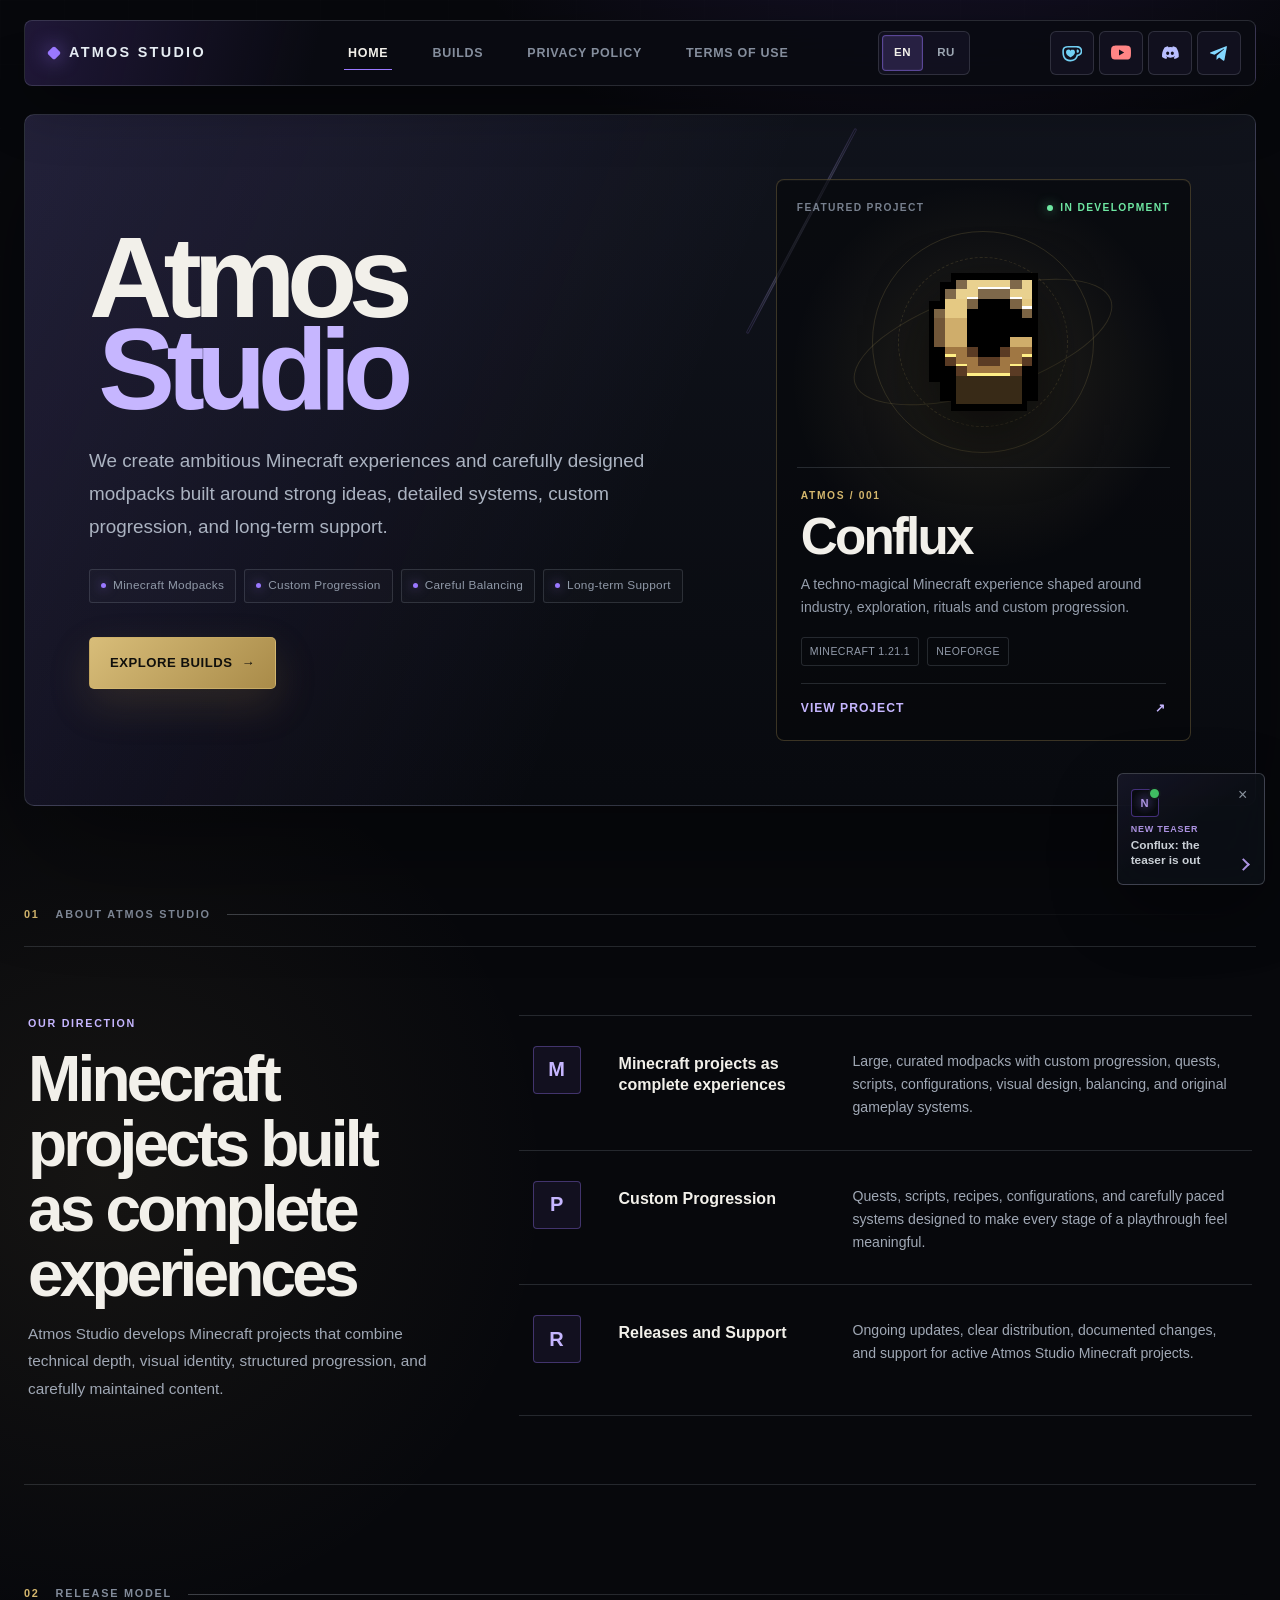
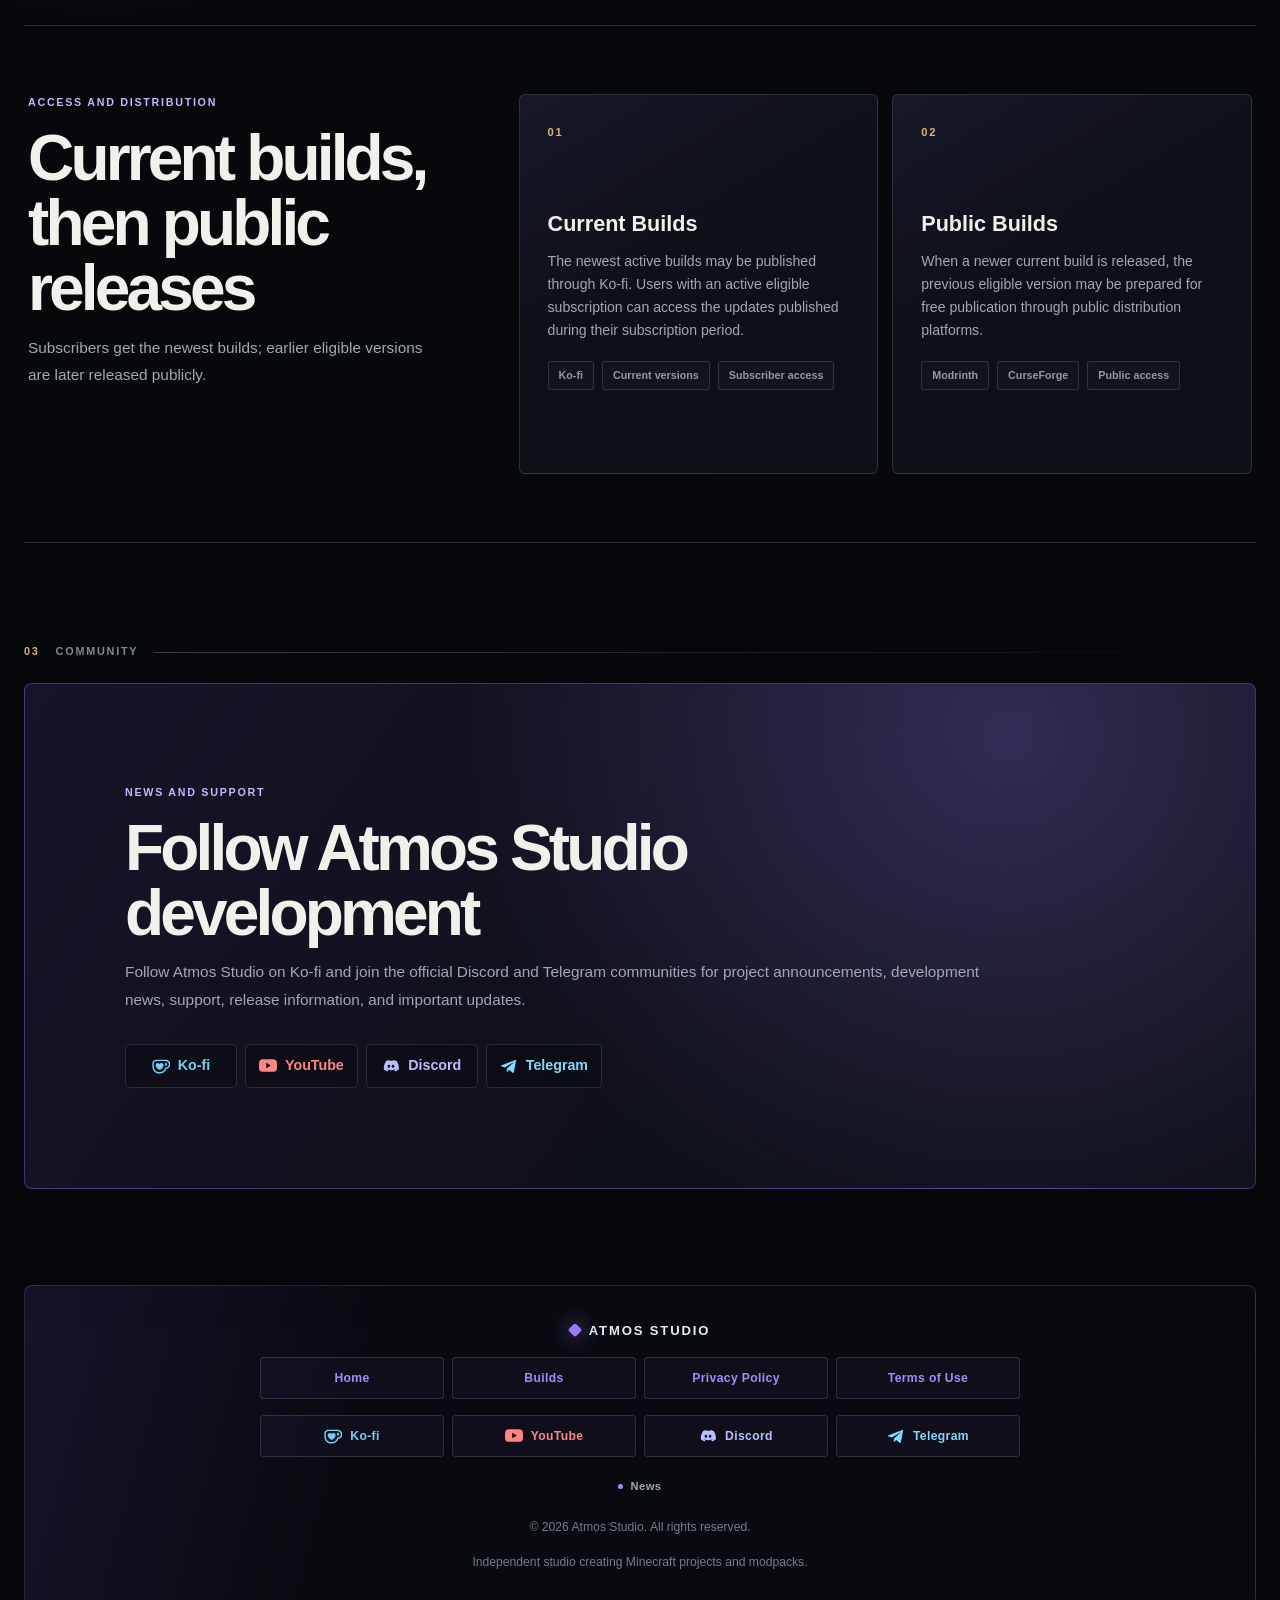
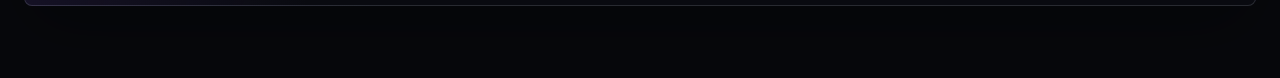
==== index.html @ ca03e77c "Refresh the compact news widget assets in index.html" ====
<html lang="en" data-language="en">
<head>
    <meta charset="UTF-8">

    <meta
        name="viewport"
        content="width=device-width, initial-scale=1.0"
    >

    <meta
        name="description"
        content="Atmos Studio creates ambitious Minecraft modpacks with custom progression, quests, balancing, and long-term support."
    >

    <meta name="theme-color" content="#0d1117">

    <title>Atmos Studio</title>

    <style>
        :root {
            color-scheme: dark;

            --background: #0d1117;
            --surface: #161b22;
            --surface-secondary: #1d2430;
            --surface-highlight: #232b38;

            --border: #30363d;

            --text: #e6edf3;
            --muted: #9da7b3;

            --accent: #8b5cf6;
            --accent-secondary: #a78bfa;
            --accent-bright: #c4a7ff;

            --success: #3fb950;
            --warning: #d29922;

            --shadow:
                0 18px 45px rgba(0, 0, 0, 0.25);

            --shadow-large:
                0 26px 70px rgba(0, 0, 0, 0.35);
        }

        * {
            box-sizing: border-box;
        }

        html {
            scroll-behavior: smooth;
            scroll-padding-top: 110px;
        }

        body {
            margin: 0;

            background:
                radial-gradient(
                    circle at 8% 0%,
                    rgba(139, 92, 246, 0.18),
                    transparent 34rem
                ),
                radial-gradient(
                    circle at 92% 18%,
                    rgba(91, 70, 180, 0.08),
                    transparent 30rem
                ),
                var(--background);

            color: var(--text);

            font-family:
                Inter,
                -apple-system,
                BlinkMacSystemFont,
                "Segoe UI",
                Roboto,
                Helvetica,
                Arial,
                sans-serif;

            font-size: 16px;
            line-height: 1.7;
        }

        body::before {
            content: "";

            position: fixed;
            inset: 0;
            z-index: -1;

            pointer-events: none;

            background-image:
                linear-gradient(
                    rgba(255, 255, 255, 0.012) 1px,
                    transparent 1px
                ),
                linear-gradient(
                    90deg,
                    rgba(255, 255, 255, 0.012) 1px,
                    transparent 1px
                );

            background-size: 48px 48px;

            mask-image:
                linear-gradient(
                    to bottom,
                    rgba(0, 0, 0, 0.75),
                    transparent 72%
                );
        }

        a {
            color: var(--accent-secondary);
            text-decoration: none;
        }

        a:hover {
            text-decoration: none;
        }

        .page {
            width: min(1120px, calc(100% - 32px));
            margin: 0 auto;
            padding: 24px 0 80px;
        }

        /* ========================================================= */
        /* TOP NAVIGATION                                            */
        /* ========================================================= */

        .site-header {
            position: sticky;
            top: 12px;
            z-index: 100;

            display: grid;
            grid-template-columns: auto 1fr auto;
            align-items: center;
            gap: 16px;

            margin-bottom: 22px;
            padding: 12px;

            border: 1px solid var(--border);
            border-radius: 18px;

            background: rgba(22, 27, 34, 0.92);

            box-shadow:
                0 14px 35px rgba(0, 0, 0, 0.25),
                inset 0 1px 0 rgba(255, 255, 255, 0.025);

            backdrop-filter: blur(16px);
            -webkit-backdrop-filter: blur(16px);
        }

        .studio-brand {
            display: inline-flex;
            align-items: center;
            gap: 10px;

            min-height: 44px;
            padding: 0 12px;

            color: var(--text);

            font-size: 0.95rem;
            font-weight: 800;
            letter-spacing: 0.035em;
            text-transform: uppercase;
            white-space: nowrap;
        }

        .studio-brand:hover {
            color: var(--accent-secondary);
        }

        .brand-mark {
            width: 13px;
            height: 13px;
            flex: 0 0 auto;

            border-radius: 4px;

            background:
                linear-gradient(
                    135deg,
                    var(--accent-secondary),
                    var(--accent)
                );

            box-shadow:
                0 0 18px rgba(139, 92, 246, 0.8);
        }

        .page-navigation {
            display: flex;
            justify-content: center;
            gap: 6px;

            padding: 5px;

            border: 1px solid var(--border);
            border-radius: 13px;

            background: rgba(13, 17, 23, 0.58);
        }

        .navigation-tab {
            display: inline-flex;
            align-items: center;
            justify-content: center;

            min-height: 40px;
            padding: 7px 14px;

            border: 1px solid transparent;
            border-radius: 9px;

            color: var(--muted);

            font-size: 0.9rem;
            font-weight: 750;
            white-space: nowrap;

            transition:
                background 160ms ease,
                border-color 160ms ease,
                color 160ms ease,
                transform 160ms ease;
        }

        .navigation-tab:hover {
            color: var(--text);
            background: var(--surface-secondary);
            transform: translateY(-1px);
        }

        .navigation-tab.active {
            border-color: rgba(139, 92, 246, 0.68);

            background:
                linear-gradient(
                    135deg,
                    rgba(139, 92, 246, 0.25),
                    rgba(139, 92, 246, 0.12)
                );

            color: var(--accent-bright);

            box-shadow:
                inset 0 0 0 1px rgba(167, 139, 250, 0.08),
                0 6px 20px rgba(88, 55, 160, 0.18);
        }

        .social-navigation {
            display: flex;
            align-items: center;
            gap: 8px;
        }

        .social-button {
            display: inline-flex;
            align-items: center;
            justify-content: center;
            gap: 8px;

            min-height: 44px;
            padding: 8px 13px;

            border: 1px solid var(--border);
            border-radius: 11px;

            background: var(--surface-secondary);
            color: var(--text);

            font-size: 0.89rem;
            font-weight: 750;
            white-space: nowrap;

            transition:
                transform 160ms ease,
                border-color 160ms ease,
                background 160ms ease,
                box-shadow 160ms ease;
        }

        .social-button svg {
            width: 18px;
            height: 18px;
            flex: 0 0 auto;
            fill: currentColor;
        }

        .social-button:hover {
            transform: translateY(-1px);
        }

        .social-button.discord {
            color: #b9bfff;
        }

        .social-button.discord:hover {
            border-color: rgba(88, 101, 242, 0.75);
            background: rgba(88, 101, 242, 0.14);

            box-shadow:
                0 8px 22px rgba(88, 101, 242, 0.15);
        }

        .social-button.telegram {
            color: #83d8ff;
        }

        .social-button.telegram:hover {
            border-color: rgba(34, 158, 217, 0.75);
            background: rgba(34, 158, 217, 0.13);

            box-shadow:
                0 8px 22px rgba(34, 158, 217, 0.14);
        }

        /* ========================================================= */
        /* LANGUAGE NAVIGATION                                       */
        /* ========================================================= */

        .language-panel {
            display: flex;
            align-items: center;
            justify-content: space-between;
            gap: 22px;

            margin-bottom: 24px;
            padding: 18px;

            border: 1px solid var(--border);
            border-radius: 16px;

            background: var(--surface);
        }

        .language-label {
            display: flex;
            flex-direction: column;
            gap: 2px;
        }

        .language-label strong {
            font-size: 0.98rem;
        }

        .language-label span {
            color: var(--muted);
            font-size: 0.88rem;
        }

        .language-actions {
            display: flex;
            flex-wrap: wrap;
            gap: 10px;
        }

        .language-button {
            display: inline-flex;
            align-items: center;
            justify-content: center;

            min-width: 140px;
            min-height: 42px;
            padding: 8px 18px;

            border: 1px solid var(--border);
            border-radius: 10px;

            background: var(--surface-secondary);
            color: var(--accent-secondary);

            font-weight: 750;

            transition:
                transform 160ms ease,
                border-color 160ms ease,
                background 160ms ease;
        }

        .language-button:hover {
            transform: translateY(-1px);

            border-color: rgba(139, 92, 246, 0.58);
            background: rgba(139, 92, 246, 0.12);
        }

        /* ========================================================= */
        /* LANGUAGE DIVIDERS                                         */
        /* ========================================================= */

        .language-divider {
            display: grid;
            grid-template-columns: 1fr auto 1fr;
            align-items: center;
            gap: 18px;

            margin: 58px 0 36px;

            color: #b8c2d1;

            font-size: 0.93rem;
            font-weight: 850;
            letter-spacing: 0.075em;
            text-transform: uppercase;
        }

        .language-divider::before,
        .language-divider::after {
            content: "";
            height: 1px;

            background:
                linear-gradient(
                    90deg,
                    transparent,
                    var(--border)
                );
        }

        .language-divider::after {
            background:
                linear-gradient(
                    90deg,
                    var(--border),
                    transparent
                );
        }

        .language-divider span {
            display: inline-flex;
            align-items: center;
            justify-content: center;

            min-height: 34px;
            padding: 5px 14px;

            border: 1px solid var(--border);
            border-radius: 999px;

            background: var(--surface);
        }

        .language-version {
            scroll-margin-top: 110px;
        }

        /* ========================================================= */
        /* HERO                                                      */
        /* ========================================================= */

        .hero {
            position: relative;
            overflow: hidden;

            min-height: 500px;

            display: flex;
            align-items: center;

            padding: 66px 58px;

            border: 1px solid var(--border);
            border-radius: 26px;

            background:
                linear-gradient(
                    135deg,
                    rgba(139, 92, 246, 0.2),
                    rgba(22, 27, 34, 0.97) 58%,
                    rgba(18, 23, 31, 0.98)
                );

            box-shadow: var(--shadow-large);
        }

        .hero::before {
            content: "";

            position: absolute;

            width: 430px;
            height: 430px;

            right: -135px;
            top: -165px;

            border-radius: 50%;

            background:
                radial-gradient(
                    circle,
                    rgba(139, 92, 246, 0.25),
                    transparent 68%
                );

            pointer-events: none;
        }

        .hero::after {
            content: "";

            position: absolute;

            width: 230px;
            height: 230px;

            right: 80px;
            bottom: -130px;

            border: 1px solid rgba(167, 139, 250, 0.16);
            border-radius: 42px;

            transform: rotate(28deg);

            background: rgba(139, 92, 246, 0.035);

            pointer-events: none;
        }

        .hero-content {
            position: relative;
            z-index: 1;

            width: min(820px, 100%);
        }

        .hero-brand {
            display: inline-flex;
            align-items: center;
            gap: 10px;

            margin-bottom: 22px;

            color: var(--accent-secondary);

            font-weight: 800;
            letter-spacing: 0.045em;
            text-transform: uppercase;
        }

        h1 {
            max-width: 900px;
            margin: 0 0 22px;

            font-size: clamp(3rem, 8vw, 6.1rem);
            line-height: 0.98;
            letter-spacing: -0.06em;
        }

        .hero-title-accent {
            color: var(--accent-secondary);
        }

        .hero-description {
            max-width: 760px;
            margin: 0;

            color: #b4bdca;

            font-size: clamp(1.02rem, 2.3vw, 1.22rem);
            line-height: 1.75;
        }

        .metadata {
            display: flex;
            flex-wrap: wrap;
            gap: 10px;

            margin-top: 32px;
        }

        .badge {
            display: inline-flex;
            align-items: center;
            gap: 7px;

            min-height: 36px;
            padding: 6px 13px;

            border: 1px solid var(--border);
            border-radius: 999px;

            background: rgba(13, 17, 23, 0.58);
            color: var(--muted);

            font-size: 0.9rem;
        }

        .badge-dot {
            width: 7px;
            height: 7px;

            border-radius: 50%;

            background: var(--accent);

            box-shadow:
                0 0 10px rgba(139, 92, 246, 0.8);
        }

        .hero-actions {
            display: flex;
            flex-wrap: wrap;
            gap: 12px;

            margin-top: 34px;
        }

        .primary-button,
        .secondary-button {
            display: inline-flex;
            align-items: center;
            justify-content: center;
            gap: 9px;

            min-height: 48px;
            padding: 10px 20px;

            border-radius: 11px;

            font-weight: 780;

            transition:
                transform 160ms ease,
                border-color 160ms ease,
                background 160ms ease,
                box-shadow 160ms ease;
        }

        .primary-button {
            border: 1px solid rgba(167, 139, 250, 0.75);

            background:
                linear-gradient(
                    135deg,
                    rgba(139, 92, 246, 0.9),
                    rgba(112, 70, 205, 0.9)
                );

            color: #ffffff;

            box-shadow:
                0 10px 26px rgba(93, 54, 170, 0.3);
        }

        .primary-button:hover {
            transform: translateY(-2px);

            box-shadow:
                0 14px 32px rgba(93, 54, 170, 0.4);
        }

        .secondary-button {
            border: 1px solid var(--border);

            background: rgba(29, 36, 48, 0.85);
            color: var(--accent-secondary);
        }

        .secondary-button:hover {
            transform: translateY(-2px);

            border-color: rgba(139, 92, 246, 0.6);
            background: rgba(139, 92, 246, 0.12);
        }

        /* ========================================================= */
        /* CONTENT SECTIONS                                          */
        /* ========================================================= */

        .section-divider {
            display: grid;
            grid-template-columns: 1fr auto 1fr;
            align-items: center;
            gap: 18px;

            margin: 64px 0 34px;

            color: #b8c2d1;

            font-size: 0.91rem;
            font-weight: 850;
            letter-spacing: 0.075em;
            text-transform: uppercase;
        }

        .section-divider::before,
        .section-divider::after {
            content: "";
            height: 1px;

            background:
                linear-gradient(
                    90deg,
                    transparent,
                    var(--border)
                );
        }

        .section-divider::after {
            background:
                linear-gradient(
                    90deg,
                    var(--border),
                    transparent
                );
        }

        .section-divider span {
            display: inline-flex;
            align-items: center;
            justify-content: center;

            min-height: 34px;
            padding: 5px 14px;

            border: 1px solid var(--border);
            border-radius: 999px;

            background: var(--surface);
        }

        .content-section {
            padding: 42px;

            border: 1px solid var(--border);
            border-radius: 22px;

            background: rgba(22, 27, 34, 0.92);

            box-shadow: var(--shadow);
        }

        .section-heading {
            max-width: 800px;
            margin-bottom: 28px;
        }

        .section-kicker {
            margin: 0 0 7px;

            color: var(--accent-secondary);

            font-size: 0.83rem;
            font-weight: 800;
            letter-spacing: 0.075em;
            text-transform: uppercase;
        }

        h2 {
            margin: 0 0 12px;

            font-size: clamp(2rem, 5vw, 3.25rem);
            line-height: 1.12;
            letter-spacing: -0.035em;
        }

        h3 {
            margin: 0 0 10px;

            font-size: 1.25rem;
            line-height: 1.3;
        }

        p {
            margin: 12px 0;
        }

        .section-description {
            margin: 0;

            color: var(--muted);
            font-size: 1.02rem;
        }

        /* ========================================================= */
        /* PRODUCT CARDS                                             */
        /* ========================================================= */

        .product-grid {
            display: grid;
            grid-template-columns:
                repeat(3, minmax(0, 1fr));
            gap: 14px;
        }

        .product-card {
            min-height: 245px;
            padding: 24px;

            border: 1px solid var(--border);
            border-radius: 17px;

            background:
                linear-gradient(
                    145deg,
                    rgba(35, 43, 56, 0.92),
                    rgba(24, 30, 40, 0.92)
                );

            transition:
                transform 180ms ease,
                border-color 180ms ease,
                background 180ms ease;
        }

        .product-card:hover {
            transform: translateY(-4px);

            border-color: rgba(139, 92, 246, 0.52);

            background:
                linear-gradient(
                    145deg,
                    rgba(50, 42, 76, 0.75),
                    rgba(24, 30, 40, 0.94)
                );
        }

        .product-icon {
            display: inline-flex;
            align-items: center;
            justify-content: center;

            width: 46px;
            height: 46px;

            margin-bottom: 22px;

            border: 1px solid rgba(139, 92, 246, 0.5);
            border-radius: 13px;

            background: rgba(139, 92, 246, 0.13);
            color: var(--accent-secondary);

            font-size: 1.25rem;
            font-weight: 850;
        }

        .product-card p {
            color: var(--muted);
            font-size: 0.95rem;
        }

        /* ========================================================= */
        /* RELEASE MODEL                                             */
        /* ========================================================= */

        .release-grid {
            display: grid;
            grid-template-columns: 1fr 1fr;
            gap: 14px;
        }

        .release-card {
            padding: 26px;

            border: 1px solid var(--border);
            border-radius: 17px;

            background: var(--surface-secondary);
        }

        .release-number {
            display: inline-flex;
            align-items: center;
            justify-content: center;

            width: 38px;
            height: 38px;

            margin-bottom: 17px;

            border: 1px solid rgba(139, 92, 246, 0.5);
            border-radius: 11px;

            background: rgba(139, 92, 246, 0.13);
            color: var(--accent-secondary);

            font-weight: 850;
        }

        .release-card p {
            color: var(--muted);
        }

        .platform-list {
            display: flex;
            flex-wrap: wrap;
            gap: 8px;

            margin-top: 18px;
        }

        .platform-label {
            display: inline-flex;
            align-items: center;

            padding: 5px 10px;

            border: 1px solid var(--border);
            border-radius: 999px;

            background: rgba(13, 17, 23, 0.4);
            color: #b9c2ce;

            font-size: 0.83rem;
            font-weight: 680;
        }

        /* ========================================================= */
        /* CONTACT                                                   */
        /* ========================================================= */

        .cta-section {
            position: relative;
            overflow: hidden;

            padding: 46px;

            border: 1px solid rgba(139, 92, 246, 0.48);
            border-radius: 22px;

            background:
                linear-gradient(
                    135deg,
                    rgba(139, 92, 246, 0.22),
                    rgba(22, 27, 34, 0.95)
                );

            box-shadow: var(--shadow);
        }

        .cta-section::after {
            content: "";

            position: absolute;

            width: 250px;
            height: 250px;

            right: -90px;
            bottom: -135px;

            border-radius: 50%;

            background:
                radial-gradient(
                    circle,
                    rgba(139, 92, 246, 0.25),
                    transparent 67%
                );

            pointer-events: none;
        }

        .cta-content {
            position: relative;
            z-index: 1;

            max-width: 760px;
        }

        .cta-actions {
            display: flex;
            flex-wrap: wrap;
            gap: 12px;

            margin-top: 28px;
        }

        /* ========================================================= */
        /* FOOTER                                                    */
        /* ========================================================= */

        footer {
            margin-top: 42px;
            padding: 26px;

            border: 1px solid var(--border);
            border-radius: 17px;

            background: var(--surface);
            color: var(--muted);

            text-align: center;
        }

        .footer-brand {
            display: inline-flex;
            align-items: center;
            gap: 9px;

            margin-bottom: 15px;

            color: var(--text);

            font-weight: 800;
            letter-spacing: 0.035em;
            text-transform: uppercase;
        }

        .footer-navigation,
        .footer-socials {
            display: flex;
            flex-wrap: wrap;
            justify-content: center;
            gap: 10px;

            margin-bottom: 14px;
        }

        .footer-navigation a {
            display: inline-flex;
            align-items: center;
            justify-content: center;

            min-height: 38px;
            padding: 6px 13px;

            border: 1px solid var(--border);
            border-radius: 9px;

            background: var(--surface-secondary);
            color: var(--accent-secondary);

            font-size: 0.89rem;
            font-weight: 700;
        }

        .footer-navigation a:hover {
            border-color: rgba(139, 92, 246, 0.55);
            background: rgba(139, 92, 246, 0.1);
        }

        footer p {
            margin: 5px 0;
            font-size: 0.9rem;
        }

        /* ========================================================= */
        /* RESPONSIVE                                                */
        /* ========================================================= */

        @media (max-width: 1080px) {
            .site-header {
                position: static;
                grid-template-columns: 1fr;
            }

            .studio-brand {
                justify-content: center;
            }

            .page-navigation {
                width: 100%;
                flex-wrap: wrap;
            }

            .navigation-tab {
                flex: 1 1 150px;
            }

            .social-navigation {
                width: 100%;
            }

            .social-button {
                flex: 1;
            }

            .product-grid {
                grid-template-columns: 1fr;
            }
        }

        @media (max-width: 760px) {
            .page {
                width: min(100% - 20px, 1120px);
                padding-top: 10px;
            }

            .language-panel {
                align-items: stretch;
                flex-direction: column;
            }

            .language-actions {
                flex-direction: column;
            }

            .language-button {
                width: 100%;
            }

            .language-divider,
            .section-divider {
                gap: 10px;
                margin: 44px 0 28px;
                font-size: 0.79rem;
            }

            .hero {
                min-height: auto;
                padding: 38px 24px;
                border-radius: 19px;
            }

            h1 {
                font-size: clamp(2.7rem, 15vw, 4.6rem);
            }

            .content-section,
            .cta-section {
                padding: 27px 21px;
                border-radius: 18px;
            }

            .release-grid {
                grid-template-columns: 1fr;
            }

            .hero-actions {
                flex-direction: column;
            }

            .primary-button,
            .secondary-button {
                width: 100%;
            }

            .cta-actions {
                flex-direction: column;
            }

            .cta-actions .social-button {
                width: 100%;
            }

            .footer-navigation,
            .footer-socials {
                flex-direction: column;
            }

            .footer-navigation a,
            .footer-socials a {
                width: 100%;
            }
        }

        @media (max-width: 520px) {
            .page-navigation,
            .social-navigation {
                flex-direction: column;
            }

            .navigation-tab,
            .social-button {
                width: 100%;
                flex: none;
            }

            .metadata {
                flex-direction: column;
                align-items: stretch;
            }

            .badge {
                justify-content: center;
            }
        }
    </style>

    <link rel="stylesheet" href="./language-switcher.css">
    <script src="./language-switcher.js?v=20260811-3"></script>
    <link rel="stylesheet" href="./news-widget.css?v=20260818-3">
    <script src="./news-widget.js?v=20260818-3"></script>
    <link rel="stylesheet" href="./shared-ui.css">
    <link rel="stylesheet" href="./atmos-theme.css?v=20260814-2">
</head>

<body class="atmos-redesign home-page">
    <main class="page">

        <header class="site-header">
            <a
                class="studio-brand"
                href="./index.html"
                aria-label="Atmos Studio home"
            >
                <span class="brand-mark"></span>
                Atmos Studio
            </a>

            <nav
                class="page-navigation"
                aria-label="Main navigation"
            >
                <a
                    class="navigation-tab active"
                    href="./index.html"
                    aria-current="page"
                >
                    Home
                </a>

                <a
                    class="navigation-tab"
                    href="./builds.html"
                >
                    Builds
                </a>

                <a
                    class="navigation-tab"
                    href="./privacy-policy.html"
                >
                    Privacy Policy
                </a>

                <a
                    class="navigation-tab"
                    href="./terms-of-use.html"
                >
                    Terms of Use
                </a>
            </nav>

            <nav
                class="social-navigation"
                aria-label="Atmos Studio communities"
            >
                <a
                    class="social-button discord"
                    href="https://discord.gg/g9G3uHPzWQ"
                    target="_blank"
                    rel="noopener noreferrer"
                >
                    <svg viewBox="0 0 24 24" aria-hidden="true">
                        <path d="M19.54 5.34A16.3 16.3 0 0 0 15.44 4a11.4 11.4 0 0 0-.52 1.07 15.25 15.25 0 0 0-4.84 0A11.4 11.4 0 0 0 9.56 4a16.4 16.4 0 0 0-4.11 1.35C2.85 9.2 2.15 12.95 2.5 16.65a16.7 16.7 0 0 0 5.03 2.55c.41-.55.77-1.14 1.08-1.76a10.7 10.7 0 0 1-1.7-.82c.14-.1.28-.21.41-.32a11.7 11.7 0 0 0 10.36 0l.42.32c-.55.33-1.12.6-1.71.82.31.62.67 1.21 1.08 1.76a16.6 16.6 0 0 0 5.03-2.55c.41-4.29-.7-8-2.96-11.31ZM9.22 14.38c-1 0-1.82-.93-1.82-2.08s.8-2.08 1.82-2.08c1.02 0 1.84.94 1.82 2.08 0 1.15-.8 2.08-1.82 2.08Zm5.56 0c-1 0-1.82-.93-1.82-2.08s.8-2.08 1.82-2.08c1.02 0 1.84.94 1.82 2.08 0 1.15-.8 2.08-1.82 2.08Z"/>
                    </svg>

                    Discord
                </a>

                <a
                    class="social-button telegram"
                    href="https://t.me/atmos_studio"
                    target="_blank"
                    rel="noopener noreferrer"
                >
                    <svg viewBox="0 0 24 24" aria-hidden="true">
                        <path d="M21.7 3.2 18.6 20c-.23 1.19-.85 1.48-1.72.92l-4.72-3.48-2.28 2.19c-.25.25-.46.46-.95.46l.34-4.81 8.76-7.92c.38-.34-.08-.53-.59-.19L6.61 13.99l-4.67-1.46c-1.02-.32-1.04-1.02.21-1.51L20.42 3.98c.85-.31 1.59.19 1.28-.78Z"/>
                    </svg>

                    Telegram
                </a>
            </nav>
        </header>

        <nav
            class="language-panel"
            aria-label="Language navigation"
        >
            <div class="language-label">
                <strong>Language / Язык</strong>

                <span>
                    Jump to the required version of the page
                </span>
            </div>

            <div class="language-actions">
                <a class="language-button" href="#english">
                    English
                </a>

                <a class="language-button" href="#russian">
                    Русский
                </a>
            </div>
        </nav>

        <!-- ===================================================== -->
        <!-- ENGLISH VERSION                                      -->
        <!-- ===================================================== -->

        <div class="language-divider">
            <span>English version</span>
        </div>

        <section
            class="language-version"
            id="english"
            lang="en"
        >
            <section class="hero">
                <div class="hero-content">
                    <h1>
                        Atmos
                        <span class="hero-title-accent">Studio</span>
                    </h1>

                    <p class="hero-description">
                        We create ambitious Minecraft experiences and
                        carefully designed modpacks built around strong ideas,
                        detailed systems, custom progression, and long-term
                        support.
                    </p>

                    <div class="metadata">
                        <span class="badge">
                            <span class="badge-dot"></span>
                            Minecraft Modpacks
                        </span>

                        <span class="badge">
                            <span class="badge-dot"></span>
                            Custom Progression
                        </span>

                        <span class="badge">
                            <span class="badge-dot"></span>
                            Careful Balancing
                        </span>

                        <span class="badge">
                            <span class="badge-dot"></span>
                            Long-term Support
                        </span>
                    </div>

                    <div class="hero-actions">
                        <a
                            class="primary-button"
                            href="./builds.html"
                        >
                            Explore Builds
                            <span aria-hidden="true">→</span>
                        </a>

                    </div>
                </div>

                <aside class="hero-project-preview" aria-label="Featured project Conflux">
                    <div class="hero-project-topline">
                        <span>Featured project</span>
                        <span class="project-status">In development</span>
                    </div>

                    <div class="hero-project-visual">
                        <span class="hero-project-orbit" aria-hidden="true"></span>
                        <img
                            src="./assets/conflux-icon.png"
                            alt="Conflux project icon"
                        >
                    </div>

                    <div class="hero-project-copy">
                        <p class="hero-project-index">ATMOS / 001</p>
                        <h2>Conflux</h2>
                        <p>
                            A techno-magical Minecraft experience shaped around
                            industry, exploration, rituals and custom progression.
                        </p>

                        <div class="hero-project-meta">
                            <span>Minecraft 1.21.1</span>
                            <span>NeoForge</span>
                        </div>

                        <a class="project-link" href="./builds.html">
                            View project <span aria-hidden="true">↗</span>
                        </a>
                    </div>
                </aside>
            </section>

            <div class="section-divider">
                <span>About Atmos Studio</span>
            </div>

            <section class="content-section">
                <div class="section-heading">
                    <p class="section-kicker">
                        Our direction
                    </p>

                    <h2>
                        Minecraft projects built as complete experiences
                    </h2>

                    <p class="section-description">
                        Atmos Studio develops Minecraft projects that combine
                        technical depth, visual identity, structured
                        progression, and carefully maintained content.
                    </p>
                </div>

                <div class="product-grid">
                    <article class="product-card">
                        <div class="product-icon">
                            M
                        </div>

                        <h3>Minecraft projects as complete experiences</h3>

                        <p>
                            Large, curated modpacks with custom progression,
                            quests, scripts, configurations, visual design,
                            balancing, and original gameplay systems.
                        </p>

                    </article>

                    <article class="product-card">
                        <div class="product-icon">
                            P
                        </div>

                        <h3>Custom Progression</h3>

                        <p>
                            Quests, scripts, recipes, configurations, and
                            carefully paced systems designed to make every
                            stage of a playthrough feel meaningful.
                        </p>

                    </article>

                    <article class="product-card">
                        <div class="product-icon">
                            R
                        </div>

                        <h3>Releases and Support</h3>

                        <p>
                            Ongoing updates, clear distribution, documented
                            changes, and support for active Atmos Studio
                            Minecraft projects.
                        </p>

                    </article>
                </div>
            </section>

            <div class="section-divider">
                <span>Release Model</span>
            </div>

            <section class="content-section">
                <div class="section-heading">
                    <p class="section-kicker">
                        Access and distribution
                    </p>

                    <h2>
                        Current builds, then public releases
                    </h2>

                    <p class="section-description">
                        Subscribers get the newest builds; earlier eligible
                        versions are later released publicly.
                    </p>
                </div>

                <div class="release-grid">
                    <article class="release-card">
                        <div class="release-number">
                            01
                        </div>

                        <h3>Current Builds</h3>

                        <p>
                            The newest active builds may be published through
                            Ko-fi. Users with an active eligible subscription
                            can access the updates published during their
                            subscription period.
                        </p>

                        <div class="platform-list">
                            <span class="platform-label">
                                Ko-fi
                            </span>

                            <span class="platform-label">
                                Current versions
                            </span>

                            <span class="platform-label">
                                Subscriber access
                            </span>
                        </div>
                    </article>

                    <article class="release-card">
                        <div class="release-number">
                            02
                        </div>

                        <h3>Public Builds</h3>

                        <p>
                            When a newer current build is released, the
                            previous eligible version may be prepared for
                            free publication through public distribution
                            platforms.
                        </p>

                        <div class="platform-list">
                            <span class="platform-label">
                                Modrinth
                            </span>

                            <span class="platform-label">
                                CurseForge
                            </span>

                            <span class="platform-label">
                                Public access
                            </span>
                        </div>
                    </article>
                </div>
            </section>

            <div class="section-divider">
                <span>Community</span>
            </div>

            <section class="cta-section">
                <div class="cta-content">
                    <p class="section-kicker">
                        News and support
                    </p>

                    <h2>
                        Follow Atmos Studio development
                    </h2>

                    <p class="section-description">
                        Follow Atmos Studio on Ko-fi and join the official
                        Discord and Telegram communities for project
                        announcements, development news, support, release
                        information, and important updates.
                    </p>

                    <div class="cta-actions">
                        <a
                            class="social-button kofi"
                            href="https://ko-fi.com/atmos_studio"
                            target="_blank"
                            rel="noopener noreferrer"
                        >
                            Ko-fi
                        </a>

                        <a
                            class="social-button youtube"
                            href="https://www.youtube.com/@AtmosStudioTeam"
                            target="_blank"
                            rel="noopener noreferrer"
                        >
                            YouTube
                        </a>

                        <a
                            class="social-button discord"
                            href="https://discord.gg/g9G3uHPzWQ"
                            target="_blank"
                            rel="noopener noreferrer"
                        >
                            Discord
                        </a>

                        <a
                            class="social-button telegram"
                            href="https://t.me/atmos_studio"
                            target="_blank"
                            rel="noopener noreferrer"
                        >
                            Telegram
                        </a>
                    </div>
                </div>

            </section>

        </section>

        <!-- ===================================================== -->
        <!-- RUSSIAN VERSION                                      -->
        <!-- ===================================================== -->

        <div class="language-divider">
            <span>Русская версия</span>
        </div>

        <section
            class="language-version"
            id="russian"
            lang="ru"
        >
            <section class="hero">
                <div class="hero-content">
                    <h1>
                        Atmos
                        <span class="hero-title-accent">Studio</span>
                    </h1>

                    <p class="hero-description">
                        Мы создаём масштабные проекты для Minecraft
                        и тщательно проработанные сборки, основанные
                        на сильных идеях, подробных системах, собственном
                        развитии и долгосрочной поддержке.
                    </p>

                    <div class="metadata">
                        <span class="badge">
                            <span class="badge-dot"></span>
                            Minecraft-сборки
                        </span>

                        <span class="badge">
                            <span class="badge-dot"></span>
                            Собственное развитие
                        </span>

                        <span class="badge">
                            <span class="badge-dot"></span>
                            Тщательный баланс
                        </span>

                        <span class="badge">
                            <span class="badge-dot"></span>
                            Долгосрочная поддержка
                        </span>
                    </div>

                    <div class="hero-actions">
                        <a
                            class="primary-button"
                            href="./builds.html"
                        >
                            Перейти к сборкам
                            <span aria-hidden="true">→</span>
                        </a>

                    </div>
                </div>

                <aside class="hero-project-preview" aria-label="Главный проект Conflux">
                    <div class="hero-project-topline">
                        <span>Главный проект</span>
                        <span class="project-status">В разработке</span>
                    </div>

                    <div class="hero-project-visual">
                        <span class="hero-project-orbit" aria-hidden="true"></span>
                        <img
                            src="./assets/conflux-icon.png"
                            alt="Иконка проекта Conflux"
                        >
                    </div>

                    <div class="hero-project-copy">
                        <p class="hero-project-index">ATMOS / 001</p>
                        <h2>Conflux</h2>
                        <p>
                            Техно-магическая Minecraft-сборка о промышленности,
                            исследованиях, ритуалах и собственном развитии.
                        </p>

                        <div class="hero-project-meta">
                            <span>Minecraft 1.21.1</span>
                            <span>NeoForge</span>
                        </div>

                        <a class="project-link" href="./builds.html">
                            Открыть проект <span aria-hidden="true">↗</span>
                        </a>
                    </div>
                </aside>
            </section>

            <div class="section-divider">
                <span>Об Atmos Studio</span>
            </div>

            <section class="content-section">
                <div class="section-heading">
                    <p class="section-kicker">
                        Наше направление
                    </p>

                    <h2>
                        Minecraft-проекты как целостные произведения
                    </h2>

                    <p class="section-description">
                        Atmos Studio разрабатывает Minecraft-проекты,
                        объединяющие техническую глубину, собственный
                        визуальный стиль, продуманное развитие
                        и регулярно поддерживаемое содержимое.
                    </p>
                </div>

                <div class="product-grid">
                    <article class="product-card">
                        <div class="product-icon">
                            M
                        </div>

                        <h3>Minecraft-проекты как целостные произведения</h3>

                        <p>
                            Масштабные и тщательно подобранные сборки
                            с собственным развитием, квестами, скриптами,
                            конфигурациями, балансом, оформлением
                            и оригинальными игровыми системами.
                        </p>

                    </article>

                    <article class="product-card">
                        <div class="product-icon">
                            P
                        </div>

                        <h3>Собственное развитие</h3>

                        <p>
                            Квесты, скрипты, рецепты, конфигурации
                            и тщательно выстроенные системы, делающие
                            каждый этап прохождения значимым.
                        </p>

                    </article>

                    <article class="product-card">
                        <div class="product-icon">
                            R
                        </div>

                        <h3>Выпуски и поддержка</h3>

                        <p>
                            Регулярные обновления, понятная публикация,
                            документированные изменения и поддержка
                            активных Minecraft-проектов Atmos Studio.
                        </p>

                    </article>
                </div>
            </section>

            <div class="section-divider">
                <span>Модель публикации</span>
            </div>

            <section class="content-section">
                <div class="section-heading">
                    <p class="section-kicker">
                        Доступ и распространение
                    </p>

                    <h2>
                        Актуальные сборки, затем публичные версии
                    </h2>

                    <p class="section-description">
                        Подписчики получают новые сборки, а предыдущие
                        подходящие версии позже публикуются бесплатно.
                    </p>
                </div>

                <div class="release-grid">
                    <article class="release-card">
                        <div class="release-number">
                            01
                        </div>

                        <h3>Актуальные сборки</h3>

                        <p>
                            Новейшие активные сборки могут публиковаться
                            через Ko-fi. Пользователи с подходящей активной
                            подпиской получают доступ к обновлениям,
                            опубликованным в период её действия.
                        </p>

                        <div class="platform-list">
                            <span class="platform-label">
                                Ko-fi
                            </span>

                            <span class="platform-label">
                                Актуальные версии
                            </span>

                            <span class="platform-label">
                                Доступ подписчиков
                            </span>
                        </div>
                    </article>

                    <article class="release-card">
                        <div class="release-number">
                            02
                        </div>

                        <h3>Публичные сборки</h3>

                        <p>
                            После выпуска новой актуальной сборки
                            предыдущая подходящая версия может быть
                            подготовлена для бесплатной публикации
                            на общедоступных платформах.
                        </p>

                        <div class="platform-list">
                            <span class="platform-label">
                                Modrinth
                            </span>

                            <span class="platform-label">
                                CurseForge
                            </span>

                            <span class="platform-label">
                                Бесплатный доступ
                            </span>
                        </div>
                    </article>
                </div>
            </section>

            <div class="section-divider">
                <span>Сообщество</span>
            </div>

            <section class="cta-section">
                <div class="cta-content">
                    <p class="section-kicker">
                        Новости и поддержка
                    </p>

                    <h2>
                        Следите за разработкой Atmos Studio
                    </h2>

                    <p class="section-description">
                        Подписывайтесь на Ko-fi и присоединяйтесь
                        к официальным сообществам Discord и Telegram,
                        чтобы получать новости разработки, поддержку,
                        сведения о выпусках и важные обновления.
                    </p>

                    <div class="cta-actions">
                        <a
                            class="social-button kofi"
                            href="https://ko-fi.com/atmos_studio"
                            target="_blank"
                            rel="noopener noreferrer"
                        >
                            Ko-fi
                        </a>

                        <a
                            class="social-button youtube"
                            href="https://www.youtube.com/@AtmosStudioTeam"
                            target="_blank"
                            rel="noopener noreferrer"
                        >
                            YouTube
                        </a>

                        <a
                            class="social-button discord"
                            href="https://discord.gg/g9G3uHPzWQ"
                            target="_blank"
                            rel="noopener noreferrer"
                        >
                            Discord
                        </a>

                        <a
                            class="social-button telegram"
                            href="https://t.me/atmos_studio"
                            target="_blank"
                            rel="noopener noreferrer"
                        >
                            Telegram
                        </a>
                    </div>
                </div>
            </section>

        </section>

        <footer>
            <div class="footer-brand">
                <span class="brand-mark"></span>
                Atmos Studio
            </div>

            <div class="footer-navigation">
                <a href="./index.html">
                    Home
                </a>

                <a href="./builds.html">
                    Builds
                </a>

                <a href="./privacy-policy.html">
                    Privacy Policy
                </a>

                <a href="./terms-of-use.html">
                    Terms of Use
                </a>
            </div>

            <div class="footer-socials">
                <a
                    class="social-button discord"
                    href="https://discord.gg/g9G3uHPzWQ"
                    target="_blank"
                    rel="noopener noreferrer"
                >
                    Discord
                </a>

                <a
                    class="social-button telegram"
                    href="https://t.me/atmos_studio"
                    target="_blank"
                    rel="noopener noreferrer"
                >
                    Telegram
                </a>
            </div>

            <p>
                © 2026 Atmos Studio. All rights reserved.
            </p>

            <p>
                Independent studio creating Minecraft projects and modpacks.
            </p>
        </footer>

    </main>
</body>
</html>
---- language-switcher.css ----
.language-panel,
.language-divider {
    display: none !important;
}

.language-switcher {
    display: inline-grid;
    grid-template-columns: repeat(2, minmax(0, 1fr));
    width: 92px;
    flex: 0 0 92px;
    justify-self: center;
    gap: 3px;
    padding: 3px;

    border: 1px solid var(--border);
    border-radius: 11px;

    background: rgba(13, 17, 23, 0.72);
}

.language-switcher .language-button {
    min-width: 0;
    min-height: 36px;
    width: 100%;
    padding: 6px 10px;

    border: 1px solid transparent;
    border-radius: 8px;

    background: transparent;
    color: var(--muted);

    font: inherit;
    font-size: 0.78rem;
    font-weight: 850;
    letter-spacing: 0.045em;
    line-height: 1;

    cursor: pointer;

    transition:
        border-color 160ms ease,
        background 160ms ease,
        color 160ms ease,
        transform 160ms ease;
}

.language-switcher .language-button:hover {
    transform: none;
    border-color: rgba(139, 92, 246, 0.35);
    background: rgba(139, 92, 246, 0.1);
    color: var(--text);
}

.language-switcher .language-button.active {
    border-color: rgba(139, 92, 246, 0.62);
    background:
        linear-gradient(
            135deg,
            rgba(139, 92, 246, 0.28),
            rgba(139, 92, 246, 0.13)
        );
    color: var(--accent-bright);
    box-shadow: inset 0 0 0 1px rgba(167, 139, 250, 0.06);
}

.language-switcher .language-button:focus-visible {
    outline: 2px solid var(--accent-secondary);
    outline-offset: -3px;
}

.page-navigation {
    display: flex;
    align-items: center;
    justify-content: space-between;
    width: 420px;
    max-width: 100%;
    justify-self: center;
}

.page-navigation .navigation-tab {
    min-width: 0;
    width: auto;
    padding-inline: 10px;
    text-align: center;
}

.social-button.kofi {
    color: #72d0f4;
}

.social-button .kofi-icon {
    display: block;
    flex: 0 0 auto;
    width: 18px;
    height: 18px;

    fill: currentColor;
}

.social-button.kofi:hover {
    border-color: rgba(41, 171, 224, 0.72);
    background: rgba(41, 171, 224, 0.13);
    box-shadow: 0 8px 22px rgba(41, 171, 224, 0.14);
}

.social-button.youtube {
    color: #ff8585;
}

.social-button.youtube:hover {
    border-color: rgba(255, 0, 51, 0.72);
    background: rgba(255, 0, 51, 0.13);
    box-shadow: 0 8px 22px rgba(255, 0, 51, 0.14);
}

.site-header {
    grid-template-columns: repeat(4, auto);
    justify-content: space-between;
    gap: 8px;
    padding: 10px 14px;
}

.site-header .studio-brand {
    padding-inline: 6px;
    font-size: 0.9rem;
}

.site-header .social-navigation {
    gap: 6px;
}

.site-header .social-button {
    gap: 6px;
    padding-inline: 8px;
    font-size: 0.8rem;
}

html[data-language="en"] #russian,
html[data-language="ru"] #english {
    display: none !important;
}

@media (max-width: 1080px) {
    .site-header {
        grid-template-columns: 1fr;
        justify-content: stretch;
    }

    .page-navigation {
        width: 100%;
    }

}

@media (max-width: 520px) {
    .language-switcher {
        width: 100%;
        flex: 1 1 auto;
    }

    .language-switcher .language-button {
        width: auto;
        flex: 1;
    }
}
---- news-widget.css ----
.news-widget {
    position: fixed;
    top: auto;
    right: clamp(10px, 1.2vw, 18px);
    bottom: clamp(10px, 1.2vw, 18px);
    z-index: 1000;

    width: min(148px, calc(100vw - 20px));
    margin: 0;

    color: var(--text, #e6edf3);
    font-family: inherit;

    pointer-events: none;
    transition: width 220ms ease;
}

.news-widget.is-open {
    width: min(250px, calc(100vw - 20px));
}

.news-toast,
.news-panel {
    border: 1px solid var(--border, #30363d);
    background:
        linear-gradient(
            145deg,
            rgba(139, 92, 246, 0.16),
            rgba(22, 27, 34, 0.98) 42%
        );
    box-shadow:
        0 18px 48px rgba(0, 0, 0, 0.34),
        inset 0 1px 0 rgba(255, 255, 255, 0.04);
    backdrop-filter: blur(18px);
    -webkit-backdrop-filter: blur(18px);
}

.news-toast {
    position: relative;
    display: block;

    width: 100%;
    min-height: 112px;
    padding: 0;

    border-radius: 7px;

    color: inherit;
    pointer-events: auto;

    opacity: 0;
    transform: translateY(-8px);

    transition:
        opacity 240ms ease,
        transform 320ms ease,
        visibility 240ms ease,
        border-color 160ms ease,
        box-shadow 160ms ease;
}

.news-widget.is-ready .news-toast {
    opacity: 0.88;
    transform: translateY(0);
}

.news-toast:hover,
.news-toast:focus-within {
    opacity: 1;
    border-color: rgba(139, 92, 246, 0.72);
    box-shadow:
        0 20px 52px rgba(0, 0, 0, 0.38),
        0 0 0 3px rgba(139, 92, 246, 0.12);
}

.news-toast-open:focus-visible,
.news-dismiss:focus-visible,
.news-close:focus-visible,
.news-restore:focus-visible,
.news-action:focus-visible {
    outline: 2px solid var(--accent-secondary, #a78bfa);
    outline-offset: 3px;
}

.news-toast-open {
    display: flex;
    flex-direction: column;
    align-items: flex-start;
    justify-content: center;
    gap: 7px;
    min-width: 0;
    width: 100%;
    min-height: 110px;
    padding: 13px 38px 13px 13px;
    border: 0;
    background: transparent;
    color: inherit;
    font: inherit;
    text-align: left;
    cursor: pointer;
}

.news-toast-icon {
    position: relative;

    display: inline-flex;
    align-items: center;
    justify-content: center;

    width: 28px;
    height: 28px;
    flex: 0 0 auto;

    border: 1px solid rgba(139, 92, 246, 0.52);
    border-radius: 5px;

    background: rgba(139, 92, 246, 0.18);
    color: var(--accent-bright, #c4b5fd);

    font-size: 0.7rem;
    font-weight: 900;
}

.news-toast-icon::after {
    position: absolute;
    top: -3px;
    right: -3px;

    width: 9px;
    height: 9px;

    border: 2px solid var(--surface, #161b22);
    border-radius: 50%;

    background: #48d56f;
    content: "";
}

.news-toast-copy {
    display: grid;
    min-width: 0;
    gap: 3px;
}

.news-toast-kicker,
.news-panel-label {
    color: var(--accent-bright, #c4b5fd);

    font-size: 0.56rem;
    font-weight: 850;
    letter-spacing: 0.09em;
    line-height: 1.2;
    text-transform: uppercase;
}

.news-toast-title {
    display: -webkit-box;
    overflow: hidden;

    color: var(--text, #e6edf3);

    font-size: 0.74rem;
    font-weight: 800;
    line-height: 1.25;
    -webkit-box-orient: vertical;
    -webkit-line-clamp: 2;
    white-space: normal;
}

.news-toast-hint {
    color: var(--muted, #9da7b4);

    font-size: 0.66rem;
    line-height: 1.2;
}

.news-toast-chevron {
    position: absolute;
    right: 16px;
    bottom: 15px;
    width: 9px;
    height: 9px;
    margin: 0;

    border-top: 2px solid currentColor;
    border-right: 2px solid currentColor;

    color: var(--accent-bright, #c4b5fd);

    transform: rotate(45deg);
    transition: transform 160ms ease;
}

.news-toast-open:hover .news-toast-chevron {
    transform: translateX(2px) rotate(45deg);
}

.news-dismiss {
    position: absolute;
    top: 8px;
    right: 8px;
    display: inline-flex;
    align-items: center;
    justify-content: center;
    width: 26px;
    height: 26px;
    margin: 0;
    padding: 0;
    border: 1px solid transparent;
    border-radius: 4px;
    background: transparent;
    color: var(--muted, #9da7b4);
    font: inherit;
    font-size: 1rem;
    line-height: 1;
    cursor: pointer;
    transition:
        border-color 160ms ease,
        background 160ms ease,
        color 160ms ease,
        transform 160ms ease;
}

.news-dismiss:hover {
    border-color: var(--border, #30363d);
    background: rgba(255, 255, 255, 0.04);
    color: var(--text, #e6edf3);
    transform: rotate(5deg);
}

footer .news-restore {
    display: inline-flex;
    align-items: center;
    gap: 7px;
    min-height: 30px;
    margin: -2px 0 0;
    padding: 5px 9px;
    border: 1px solid transparent;
    border-radius: 4px;
    background: transparent;
    color: var(--muted, #9da7b4);
    font: inherit;
    font-size: 0.7rem;
    font-weight: 700;
    letter-spacing: 0.04em;
    cursor: pointer;
    transition:
        border-color 160ms ease,
        background 160ms ease,
        color 160ms ease;
}

footer .news-restore::before {
    width: 5px;
    height: 5px;
    border-radius: 50%;
    background: var(--accent-secondary, #a78bfa);
    content: "";
}

footer .news-restore:hover {
    border-color: var(--border, #30363d);
    background: rgba(255, 255, 255, 0.03);
    color: var(--text, #e6edf3);
}

.news-panel {
    position: relative;
    top: auto;
    right: auto;
    bottom: auto;

    display: none;
    width: 100%;
    max-height: none;
    overflow: visible;
    padding: 16px;

    border-radius: 8px;

    opacity: 1;
    visibility: visible;
    pointer-events: auto;
    transform: none;

    transition:
        opacity 220ms ease,
        transform 280ms ease,
        visibility 220ms ease;
}

.news-widget.is-open .news-toast {
    display: none;
}

.news-widget.is-open .news-panel {
    display: block;
    opacity: 1;
    visibility: visible;
    pointer-events: auto;
    transform: none;
}

.news-widget.is-dismissed {
    display: none;
}

.news-panel-header {
    display: flex;
    align-items: center;
    justify-content: space-between;
    gap: 14px;
    margin-bottom: 16px;
}

.news-close {
    display: inline-flex;
    align-items: center;
    justify-content: center;

    width: 32px;
    height: 32px;
    flex: 0 0 auto;
    padding: 0;

    border: 1px solid var(--border, #30363d);
    border-radius: 5px;

    background: rgba(13, 17, 23, 0.62);
    color: var(--muted, #9da7b4);

    font: inherit;
    font-size: 1.25rem;
    line-height: 1;

    cursor: pointer;

    transition:
        border-color 160ms ease,
        background 160ms ease,
        color 160ms ease,
        transform 160ms ease;
}

.news-close:hover {
    border-color: rgba(139, 92, 246, 0.58);
    background: rgba(139, 92, 246, 0.12);
    color: var(--text, #e6edf3);
    transform: rotate(5deg);
}

.news-panel-visual {
    position: relative;

    display: flex;
    align-items: center;
    justify-content: center;

    min-height: 96px;
    margin-bottom: 16px;
    overflow: hidden;

    border: 1px solid rgba(139, 92, 246, 0.34);
    border-radius: 7px;

    background:
        radial-gradient(
            circle at 24% 22%,
            rgba(167, 139, 250, 0.34),
            transparent 38%
        ),
        linear-gradient(
            135deg,
            rgba(88, 55, 160, 0.56),
            rgba(13, 17, 23, 0.92)
        );
}

.news-panel-visual::before,
.news-panel-visual::after {
    position: absolute;
    border: 1px solid rgba(196, 181, 253, 0.16);
    border-radius: 50%;
    content: "";
}

.news-panel-visual::before {
    width: 170px;
    height: 170px;
}

.news-panel-visual::after {
    width: 96px;
    height: 96px;
}

.news-play-mark {
    position: relative;
    z-index: 1;

    display: inline-flex;
    align-items: center;
    justify-content: center;

    width: 56px;
    height: 40px;

    border-radius: 12px;

    background: #ff3b4f;
    box-shadow: 0 12px 30px rgba(255, 59, 79, 0.28);
}

.news-play-mark::after {
    width: 0;
    height: 0;
    margin-left: 3px;

    border-top: 8px solid transparent;
    border-bottom: 8px solid transparent;
    border-left: 13px solid white;
    content: "";
}

.news-panel-title {
    margin: 0;

    color: var(--text, #e6edf3);

    font-size: clamp(1.25rem, 3vw, 1.55rem);
    line-height: 1.08;
}

.news-panel-description {
    margin: 10px 0 16px;

    color: var(--muted, #9da7b4);

    font-size: 0.84rem;
    line-height: 1.65;
}

.news-action {
    display: inline-flex;
    align-items: center;
    justify-content: center;

    width: 100%;
    min-height: 46px;
    padding: 10px 16px;

    border: 1px solid rgba(255, 59, 79, 0.55);
    border-radius: 11px;

    background: rgba(255, 59, 79, 0.13);
    color: #ff9aa5;

    font-size: 0.88rem;
    font-weight: 800;

    transition:
        background 160ms ease,
        border-color 160ms ease,
        transform 160ms ease;
}

.news-action:hover {
    border-color: rgba(255, 59, 79, 0.82);
    background: rgba(255, 59, 79, 0.2);
    transform: translateY(-1px);
}

@media (max-width: 1180px) {
    .news-widget {
        width: min(140px, calc(100vw - 20px));
    }

    .news-panel {
        width: 100%;
        padding: 16px;
    }
}

@media (max-width: 820px) {
    .news-widget {
        right: 8px;
        bottom: 8px;
        width: min(132px, calc(100vw - 16px));
    }

    .news-widget.is-open {
        width: min(240px, calc(100vw - 16px));
    }
}

@media (max-width: 640px) {
    .news-widget {
        width: min(118px, calc(100vw - 16px));
    }

    .news-widget .news-toast,
    .news-widget .news-toast-open {
        min-height: 96px;
    }

    .news-widget .news-toast-open {
        padding: 11px 34px 11px 11px;
    }

    .news-widget .news-dismiss {
        top: 6px;
        right: 6px;
        bottom: auto;
    }

    .news-widget .news-toast-chevron {
        right: 14px;
        bottom: 13px;
    }
}

@media (prefers-reduced-motion: reduce) {
    .news-toast,
    .news-toast-open,
    .news-panel,
    .news-toast-chevron,
    .news-dismiss,
    .news-close,
    .news-restore,
    .news-action {
        transition: none;
    }

    .news-widget {
        transition: none;
    }
}
---- shared-ui.css ----
/* Shared page hero */

.hero {
    position: relative;
    overflow: hidden;

    display: block;
    min-height: 0;
    padding: 58px;

    border: 1px solid var(--border, #30363d);
    border-radius: 24px;

    background:
        radial-gradient(
            circle at 88% -18%,
            rgba(139, 92, 246, 0.2),
            transparent 36%
        ),
        linear-gradient(
            135deg,
            rgba(139, 92, 246, 0.19),
            rgba(22, 27, 34, 0.97) 60%,
            rgba(18, 23, 31, 0.98)
        );
    box-shadow:
        0 24px 70px rgba(0, 0, 0, 0.3),
        inset 0 1px 0 rgba(255, 255, 255, 0.03);
}

.hero::before,
.hero::after {
    content: none;
}

.hero .hero-content {
    width: min(820px, 100%);
    max-width: 820px;
}

.hero .hero-brand {
    margin-bottom: 20px;
}

.hero h1 {
    margin-top: 0;
    margin-bottom: 20px;
}

.hero .metadata {
    gap: 10px;
    margin-top: 30px;
}

.hero .badge {
    min-height: 36px;
    padding: 6px 13px;

    background: rgba(13, 17, 23, 0.58);
}

/* Shared footer layout */

footer {
    margin-top: 42px;
    padding: 26px;

    border: 1px solid var(--border, #30363d);
    border-radius: 17px;

    background: var(--surface, #161b22);
    color: var(--muted, #9da7b4);

    text-align: center;
}

.footer-brand {
    display: inline-flex;
    align-items: center;
    gap: 9px;

    margin-bottom: 15px;

    color: var(--text, #e6edf3);

    font-weight: 800;
    letter-spacing: 0.035em;
    text-transform: uppercase;
}

.footer-navigation,
.footer-socials {
    display: grid;
    grid-template-columns: repeat(4, minmax(0, 1fr));
    align-items: center;
    gap: 10px;

    width: min(100%, 760px);
    margin: 0 auto 14px;
}

.footer-navigation a,
.footer-socials .social-button {
    box-sizing: border-box;
    width: 100%;
    height: 44px;
    min-height: 44px;
}

.footer-navigation a {
    display: inline-flex;
    align-items: center;
    justify-content: center;

    padding: 6px 13px;

    border: 1px solid var(--border, #30363d);
    border-radius: 10px;

    background: var(--surface-secondary, #1f2631);
    color: var(--accent-secondary, #a78bfa);

    font-size: 0.89rem;
    font-weight: 700;

    transition:
        border-color 160ms ease,
        background 160ms ease,
        transform 160ms ease;
}

.footer-navigation a:hover {
    border-color: rgba(139, 92, 246, 0.55);
    background: rgba(139, 92, 246, 0.1);
    transform: translateY(-1px);
}

footer p {
    margin: 5px 0;

    color: var(--muted, #9da7b4);

    font-size: 0.9rem;
    line-height: 1.55;
}

/* Only the Home page direction cards keep the lifting tile effect. */

.download-card:hover {
    transform: none;
}

@media (max-width: 820px) {
    .footer-navigation,
    .footer-socials {
        grid-template-columns: repeat(2, minmax(0, 1fr));
        width: min(100%, 380px);
    }
}

@media (max-width: 760px) {
    .hero {
        padding: 38px 24px;
        border-radius: 19px;
    }
}

@media (max-width: 460px) {
    .footer-navigation,
    .footer-socials {
        grid-template-columns: 1fr;
        width: 100%;
    }
}

@media (prefers-reduced-motion: reduce) {
    .footer-navigation a {
        transition: none;
    }
}
---- atmos-theme.css ----
:root {
    --preview-bg: #07080c;
    --preview-panel: #0d1017;
    --preview-panel-soft: #11151e;
    --preview-line: rgba(201, 209, 222, 0.16);
    --preview-line-strong: rgba(201, 209, 222, 0.28);
    --preview-text: #f2f0ea;
    --preview-muted: #a0a8b5;
    --preview-purple: #9a78ff;
    --preview-purple-soft: #c6b6ff;
    --preview-gold: #d5b76d;
    --preview-green: #6ee7a2;
}

html {
    scroll-padding-top: 104px;
}

body {
    background:
        radial-gradient(circle at 72% -10%, rgba(117, 76, 220, 0.22), transparent 34rem),
        radial-gradient(circle at 8% 36%, rgba(213, 183, 109, 0.07), transparent 28rem),
        var(--preview-bg);
    color: var(--preview-text);
    font-family:
        "Segoe UI Variable Text",
        "Segoe UI",
        Arial,
        sans-serif;
    line-height: 1.65;
}

h1,
h2,
h3,
h4,
.build-title {
    font-family:
        "Segoe UI Variable Display",
        "Segoe UI",
        Arial,
        sans-serif;
}

body::before {
    opacity: 0.44;
    background-image:
        linear-gradient(rgba(255, 255, 255, 0.018) 1px, transparent 1px),
        linear-gradient(90deg, rgba(255, 255, 255, 0.018) 1px, transparent 1px);
    background-size: 64px 64px;
    mask-image: linear-gradient(to bottom, #000, transparent 88%);
}

body::after {
    content: none;
    display: none;
}

.page {
    width: min(1380px, calc(100% - 48px));
    padding: 20px 0 72px;
}

.site-header {
    top: 14px;
    box-sizing: border-box;
    grid-template-columns: minmax(220px, 0.8fr) auto minmax(360px, 1.2fr);
    justify-content: stretch;
    column-gap: 0;
    row-gap: 8px;
    width: 100%;
    min-height: 66px;
    margin-bottom: 28px;
    padding: 9px 14px 9px 18px;
    border: 1px solid var(--preview-line);
    border-radius: 8px;
    background:
        linear-gradient(105deg, rgba(64, 43, 112, 0.4), transparent 24%),
        rgba(10, 11, 18, 0.96);
    box-shadow: 0 18px 60px rgba(0, 0, 0, 0.3);
    backdrop-filter: blur(22px);
    -webkit-backdrop-filter: blur(22px);
}

.studio-brand {
    grid-column: 1;
    grid-row: 1;
    justify-self: start;
    min-height: 46px;
    padding: 0;
    font-size: 0.85rem;
    letter-spacing: 0.16em;
}

.brand-mark {
    width: 10px;
    height: 10px;
    border-radius: 2px;
    background: var(--preview-purple);
    box-shadow: 0 0 20px rgba(154, 120, 255, 0.9);
    transform: rotate(45deg);
}

.page-navigation {
    display: flex;
    align-items: center;
    justify-content: flex-start;
    grid-column: 2;
    grid-row: 1;
    justify-self: center;
    width: auto;
    gap: 24px;
    padding: 0;
    border: 0;
    border-radius: 0;
    background: transparent;
}

.header-actions {
    grid-column: 3;
    grid-row: 1;
    display: grid;
    grid-template-columns: minmax(0, 1fr) auto;
    align-items: center;
    justify-self: stretch;
    width: 100%;
    min-width: 0;
}

.header-actions .language-switcher {
    grid-column: 1;
    justify-self: center;
}

.header-actions .social-navigation {
    grid-column: 2;
    justify-self: end;
}

.navigation-tab {
    position: relative;
    flex: 0 0 auto;
    min-width: 0;
    min-height: 46px;
    padding: 0 6px;
    border: 0;
    border-radius: 0;
    color: #858e9d;
    font-size: 0.78rem;
    font-weight: 760;
    letter-spacing: 0.06em;
    text-transform: uppercase;
    white-space: nowrap;
}

.site-header .page-navigation .navigation-tab {
    display: flex;
    align-items: center;
    justify-content: center;
    width: auto;
    text-align: center;
}

.navigation-tab::after {
    content: "";
    position: absolute;
    right: 6px;
    bottom: 6px;
    left: 6px;
    height: 1px;
    background: var(--preview-purple);
    transform: scaleX(0);
    transform-origin: left;
    transition: transform 180ms ease;
}

.navigation-tab:hover,
.navigation-tab.active {
    border: 0;
    background: transparent;
    color: var(--preview-text);
    box-shadow: none;
    transform: none;
}

.navigation-tab:hover::after,
.navigation-tab.active::after {
    transform: scaleX(1);
}

.site-header .social-navigation {
    display: flex;
    align-items: center;
    justify-content: center;
    gap: 5px;
}

.site-header .social-button {
    position: relative;
    display: block;
    flex: 0 0 44px;
    width: 44px;
    height: 44px;
    min-height: 44px;
    padding: 0;
    border: 1px solid var(--preview-line);
    border-radius: 6px;
    background: rgba(154, 120, 255, 0.055);
    font-size: 0;
    line-height: 0;
}

.site-header .social-button svg,
.site-header .social-button .kofi-icon {
    display: block;
    position: absolute;
    top: 50%;
    left: 50%;
    width: 20px;
    height: 20px;
    margin: 0;
    transform: translate(-50%, -50%);
}

.site-header .social-button:hover {
    border-color: var(--preview-line);
    background: rgba(255, 255, 255, 0.035);
    box-shadow: none;
}

.language-switcher {
    width: 92px;
    flex: 0 0 92px;
    justify-self: center;
    height: 44px;
    min-height: 44px;
    margin: 0;
    padding: 3px;
    border-color: var(--preview-line);
    border-radius: 6px;
    background: rgba(154, 120, 255, 0.055);
}

.site-header .language-switcher .language-button {
    min-height: 36px;
    padding: 0;
    border-radius: 4px;
    font-size: 0.72rem;
}

.site-header .language-switcher .language-button.active {
    border-color: rgba(154, 120, 255, 0.45);
    background: rgba(154, 120, 255, 0.16);
    color: var(--preview-text);
}

.language-panel,
.language-divider {
    display: none !important;
}

.language-version {
    counter-reset: preview-section;
}

.hero {
    position: relative;
    display: grid;
    grid-template-columns: minmax(0, 1.08fr) minmax(360px, 0.72fr);
    align-items: stretch;
    gap: clamp(36px, 5vw, 84px);
    min-height: 680px;
    padding: clamp(48px, 6vw, 86px);
    overflow: hidden;
    border: 1px solid var(--preview-line);
    border-radius: 10px;
    background:
        linear-gradient(115deg, rgba(154, 120, 255, 0.11), transparent 44%),
        linear-gradient(180deg, rgba(17, 20, 29, 0.96), rgba(8, 10, 15, 0.98));
    box-shadow: 0 40px 120px rgba(0, 0, 0, 0.36);
}

.hero::before {
    content: none;
    display: none;
}

.hero::after {
    content: "";
    position: absolute;
    top: 0;
    bottom: 0;
    left: 63%;
    width: 1px;
    background: linear-gradient(transparent, var(--preview-line-strong), transparent);
}

.hero-content {
    position: relative;
    z-index: 2;
    display: flex;
    flex-direction: column;
    justify-content: center;
    max-width: 760px;
}

.hero-brand {
    margin-bottom: 30px;
    color: var(--preview-gold);
    font-size: 0.72rem;
    letter-spacing: 0.18em;
}

.hero h1 {
    max-width: 760px;
    margin: 0 0 28px;
    font-size: clamp(4.8rem, 9vw, 8.7rem);
    font-weight: 860;
    letter-spacing: -0.075em;
    line-height: 0.8;
}

.hero-title-accent {
    display: block;
    margin-left: 0.08em;
    color: var(--preview-purple-soft);
    -webkit-text-stroke: 0;
    background: none;
}

.hero-description {
    max-width: 680px;
    color: #abb3c1;
    font-size: clamp(1rem, 1.6vw, 1.18rem);
    line-height: 1.75;
}

.metadata {
    display: flex;
    flex-wrap: wrap;
    gap: 8px;
    max-width: 720px;
    margin-top: 30px;
    border: 0;
}

.badge {
    justify-content: flex-start;
    width: auto;
    min-height: 34px;
    padding: 7px 12px;
    border: 1px solid var(--preview-line);
    border-radius: 999px;
    background: rgba(255, 255, 255, 0.025);
    color: #9099a8;
    font-size: 0.74rem;
    letter-spacing: 0.025em;
}

.badge-dot {
    width: 5px;
    height: 5px;
    background: var(--preview-purple);
    box-shadow: 0 0 12px rgba(154, 120, 255, 0.8);
}

.hero-actions {
    margin-top: 34px;
}

.primary-button {
    min-height: 52px;
    padding: 12px 20px;
    border: 1px solid rgba(213, 183, 109, 0.54);
    border-radius: 5px;
    background: linear-gradient(135deg, #d8bd79, #a98b49);
    color: #11100c;
    box-shadow: 0 16px 42px rgba(174, 139, 67, 0.18);
    font-size: 0.82rem;
    letter-spacing: 0.04em;
    text-transform: uppercase;
}

.primary-button:hover {
    border-color: #ecd494;
    background: linear-gradient(135deg, #ead392, #b89a55);
    color: #090806;
    box-shadow: 0 20px 54px rgba(174, 139, 67, 0.26);
}

.hero-project-preview {
    position: relative;
    z-index: 2;
    display: grid;
    grid-template-rows: auto 1fr auto;
    min-width: 0;
    padding: 20px;
    border: 1px solid rgba(213, 183, 109, 0.25);
    border-radius: 8px;
    background:
        radial-gradient(circle at 50% 35%, rgba(213, 183, 109, 0.13), transparent 46%),
        rgba(7, 8, 12, 0.66);
    box-shadow: inset 0 1px rgba(255, 255, 255, 0.03);
}

.hero-project-topline {
    display: flex;
    align-items: center;
    justify-content: space-between;
    gap: 16px;
    color: #77808e;
    font-size: 0.64rem;
    font-weight: 800;
    letter-spacing: 0.13em;
    text-transform: uppercase;
}

.project-status {
    display: inline-flex;
    align-items: center;
    gap: 7px;
    color: var(--preview-green);
}

.project-status::before {
    content: "";
    width: 6px;
    height: 6px;
    border-radius: 50%;
    background: currentColor;
    box-shadow: 0 0 12px rgba(110, 231, 162, 0.7);
}

.hero-project-visual {
    position: relative;
    display: grid;
    place-items: center;
    min-height: 250px;
}

.hero-project-visual::before,
.hero-project-visual::after,
.hero-project-orbit {
    content: "";
    position: absolute;
    border: 1px solid rgba(213, 183, 109, 0.16);
    border-radius: 50%;
}

.hero-project-visual::before {
    width: 220px;
    height: 220px;
}

.hero-project-visual::after {
    width: 168px;
    height: 168px;
    border-style: dashed;
    transform: rotate(18deg);
}

.hero-project-orbit {
    width: 270px;
    height: 100px;
    transform: rotate(-18deg);
}

.hero-project-visual img {
    position: relative;
    z-index: 1;
    width: 138px;
    height: 138px;
    object-fit: contain;
    image-rendering: pixelated;
    filter: drop-shadow(0 24px 30px rgba(0, 0, 0, 0.6));
}

.hero-project-copy {
    padding: 20px 4px 2px;
    border-top: 1px solid var(--preview-line);
}

.hero-project-index {
    margin: 0 0 3px;
    color: var(--preview-gold);
    font-size: 0.64rem;
    font-weight: 800;
    letter-spacing: 0.16em;
}

.hero-project-copy h2 {
    margin: 0 0 8px;
    font-size: clamp(2.2rem, 4vw, 3.4rem);
    letter-spacing: -0.055em;
}

.hero-project-copy > p:not(.hero-project-index) {
    margin: 0;
    color: #959eac;
    font-size: 0.88rem;
    line-height: 1.65;
}

.hero-project-meta {
    display: flex;
    flex-wrap: wrap;
    gap: 8px;
    margin: 17px 0;
}

.hero-project-meta span {
    padding: 5px 8px;
    border: 1px solid var(--preview-line);
    border-radius: 3px;
    color: #929baa;
    font-size: 0.66rem;
    letter-spacing: 0.04em;
    text-transform: uppercase;
}

.project-link {
    display: flex;
    align-items: center;
    justify-content: space-between;
    padding-top: 14px;
    border-top: 1px solid var(--preview-line);
    color: var(--preview-purple-soft);
    font-size: 0.76rem;
    font-weight: 800;
    letter-spacing: 0.08em;
    text-transform: uppercase;
}

.project-link:hover {
    color: var(--preview-text);
}

.section-divider {
    counter-increment: preview-section;
    display: flex;
    align-items: center;
    gap: 16px;
    margin: 100px 0 22px;
    color: #828b9a;
    font-size: 0.68rem;
    font-weight: 850;
    letter-spacing: 0.16em;
}

.section-divider::before {
    content: "0" counter(preview-section);
    width: auto;
    height: auto;
    background: transparent;
    color: var(--preview-gold);
}

.section-divider::after {
    flex: 1;
    height: 1px;
    background: linear-gradient(90deg, var(--preview-line-strong), transparent);
}

.section-divider span {
    min-height: 0;
    padding: 0;
    border: 0;
    border-radius: 0;
    background: transparent;
}

.content-section {
    display: grid;
    grid-template-columns: minmax(280px, 0.82fr) minmax(0, 1.5fr);
    gap: clamp(46px, 7vw, 110px);
    padding: 68px 4px;
    border: 0;
    border-top: 1px solid var(--preview-line);
    border-bottom: 1px solid var(--preview-line);
    border-radius: 0;
    background: transparent;
    box-shadow: none;
}

.section-heading {
    position: sticky;
    top: 112px;
    align-self: start;
    max-width: 470px;
    margin: 0;
}

.section-kicker {
    color: var(--preview-purple-soft);
    font-size: 0.67rem;
    letter-spacing: 0.16em;
}

.content-section h2,
.cta-section h2 {
    margin-top: 14px;
    font-size: clamp(2.5rem, 5vw, 4.8rem);
    font-weight: 780;
    letter-spacing: -0.06em;
    line-height: 1.02;
}

.section-description {
    color: var(--preview-muted);
    font-size: 0.96rem;
    line-height: 1.8;
}

.product-grid {
    display: grid;
    grid-template-columns: 1fr;
    gap: 0;
}

.product-card {
    position: relative;
    display: grid;
    grid-template-columns: 64px minmax(160px, 0.55fr) minmax(0, 1fr);
    align-items: start;
    gap: 22px;
    min-height: 0;
    padding: 30px 14px;
    border: 0;
    border-top: 1px solid var(--preview-line);
    border-radius: 0;
    background: transparent;
    transition: background 180ms ease, transform 180ms ease;
}

.product-card:last-child {
    border-bottom: 1px solid var(--preview-line);
}

.product-card:hover {
    border-color: var(--preview-line-strong);
    background: linear-gradient(90deg, rgba(154, 120, 255, 0.07), transparent);
    transform: translateX(8px);
}

.product-icon {
    width: 48px;
    height: 48px;
    border: 1px solid rgba(154, 120, 255, 0.35);
    border-radius: 4px;
    background: rgba(154, 120, 255, 0.08);
    color: var(--preview-purple-soft);
}

.product-card h3 {
    margin: 8px 0 0;
    font-size: 1rem;
}

.product-card p {
    margin: 4px 0 0;
    color: var(--preview-muted);
    font-size: 0.88rem;
}

.release-grid {
    display: grid;
    grid-template-columns: repeat(2, minmax(0, 1fr));
    gap: 14px;
}

.release-card {
    min-height: 380px;
    padding: 28px;
    border: 1px solid var(--preview-line);
    border-radius: 6px;
    background:
        linear-gradient(150deg, rgba(154, 120, 255, 0.08), transparent 45%),
        var(--preview-panel);
    transition: border-color 180ms ease, transform 180ms ease;
}

.release-card:hover {
    border-color: rgba(154, 120, 255, 0.42);
    transform: translateY(-5px);
}

.release-number {
    width: auto;
    height: auto;
    margin-bottom: 68px;
    border: 0;
    border-radius: 0;
    background: transparent;
    color: var(--preview-gold);
    font-size: 0.7rem;
    letter-spacing: 0.15em;
}

.release-card h3 {
    font-size: 1.35rem;
}

.release-card p {
    color: var(--preview-muted);
    font-size: 0.88rem;
}

.platform-label {
    border-color: var(--preview-line);
    border-radius: 3px;
    background: rgba(255, 255, 255, 0.02);
    color: #9099a7;
    font-size: 0.67rem;
}

.cta-section {
    position: relative;
    overflow: hidden;
    padding: clamp(54px, 8vw, 100px);
    border: 1px solid rgba(154, 120, 255, 0.34);
    border-radius: 8px;
    background:
        radial-gradient(circle at 80% 10%, rgba(154, 120, 255, 0.26), transparent 34rem),
        linear-gradient(125deg, #171328, #0d1017 72%);
    box-shadow: 0 35px 100px rgba(0, 0, 0, 0.3);
}

.cta-section::after {
    content: none;
    display: none;
}

.cta-content {
    position: relative;
    z-index: 1;
    max-width: 860px;
}

.cta-actions {
    gap: 8px;
    margin-top: 30px;
}

.cta-actions .social-button {
    min-width: 112px;
    min-height: 44px;
    border-color: var(--preview-line);
    border-radius: 5px;
    background: rgba(8, 10, 15, 0.46);
}

/* Builds page */

.builds-page .hero,
.legal-page .hero {
    display: block;
    min-height: 0;
    padding: clamp(64px, 8vw, 112px);
    border-radius: 10px;
}

.builds-page .hero {
    padding: clamp(42px, 5vw, 68px);
    background:
        linear-gradient(110deg, rgba(154, 120, 255, 0.14), transparent 48%),
        linear-gradient(180deg, rgba(17, 20, 29, 0.98), rgba(8, 10, 15, 0.98));
}

.builds-page .hero::before {
    content: none;
    display: none;
}

.builds-page .hero::after,
.legal-page .hero::after {
    display: none;
}

.builds-page .hero-content {
    max-width: 920px;
}

.builds-page .hero h1,
.legal-page .hero h1 {
    margin: 0 0 24px;
    font-size: clamp(4.8rem, 10vw, 9rem);
    letter-spacing: -0.075em;
    line-height: 0.88;
}

.builds-page .hero .metadata {
    display: flex;
    flex-wrap: wrap;
    max-width: 900px;
    border: 0;
    gap: 8px;
}

.builds-page .hero .badge,
.legal-page .hero .badge {
    min-height: 34px;
    padding: 6px 11px;
    border: 1px solid var(--preview-line);
    border-radius: 3px;
    background: rgba(255, 255, 255, 0.018);
}

.builds-page .content-section {
    display: block;
}

.builds-page .section-heading {
    position: relative;
    top: auto;
    max-width: 920px;
    margin: 0 0 34px;
}

.build-card {
    border-color: var(--preview-line);
    border-radius: 8px;
    background: var(--preview-panel);
}

.build-banner {
    min-height: 300px;
    padding: clamp(30px, 4vw, 52px);
    gap: clamp(26px, 4vw, 52px);
    border-bottom-color: var(--preview-line);
    background:
        radial-gradient(circle at 15% 50%, rgba(213, 183, 109, 0.13), transparent 23rem),
        linear-gradient(120deg, rgba(154, 120, 255, 0.14), transparent 54%),
        #0b0e14;
}

.build-banner::after {
    content: none;
    display: none;
}

.build-icon-frame {
    width: clamp(110px, 12vw, 146px);
    padding: 14px;
    border-color: rgba(213, 183, 109, 0.32);
    border-radius: 8px;
    background: rgba(7, 8, 12, 0.58);
}

.status-badge {
    border-radius: 3px;
    background: rgba(110, 231, 162, 0.07);
    color: var(--preview-green);
    font-size: 0.72rem;
    letter-spacing: 0.06em;
    text-transform: uppercase;
}

.build-title {
    color: var(--preview-text);
    font-size: clamp(3.2rem, 7vw, 5.8rem);
}

.build-subtitle {
    color: var(--preview-muted);
    line-height: 1.75;
}

.build-content {
    padding: clamp(26px, 4vw, 44px);
}

.build-meta-grid {
    gap: 1px;
    padding: 1px;
    background: var(--preview-line);
}

.build-meta {
    padding: 18px;
    border: 0;
    border-radius: 0;
    background: #0b0e14;
}

.build-meta span {
    color: #737d8c;
    font-size: 0.67rem;
    letter-spacing: 0.11em;
}

.feature-grid {
    gap: 1px;
    padding: 1px;
    background: var(--preview-line);
}

.feature-card {
    padding: 20px;
    border: 0;
    border-radius: 0;
    background: var(--preview-panel-soft);
}

.feature-card h3 {
    font-size: 1rem;
}

.feature-card p {
    color: var(--preview-muted);
    font-size: 0.84rem;
}

.download-grid {
    gap: 8px;
}

.download-card {
    min-height: 300px;
    padding: 24px;
    border-color: var(--preview-line);
    border-radius: 6px;
    background: linear-gradient(155deg, rgba(154, 120, 255, 0.06), transparent 46%), #0d1017;
}

.download-card:hover {
    border-color: rgba(154, 120, 255, 0.42);
    background: linear-gradient(155deg, rgba(154, 120, 255, 0.1), transparent 52%), #0d1017;
    transform: translateY(-4px);
}

.download-platform {
    width: 46px;
    height: 46px;
    border-radius: 4px;
    background: rgba(154, 120, 255, 0.08);
    color: var(--preview-purple-soft);
}

.download-card p {
    color: var(--preview-muted);
    font-size: 0.86rem;
}

.download-status {
    font-size: 0.7rem;
    letter-spacing: 0.05em;
    text-transform: uppercase;
}

.download-button {
    min-height: 46px;
    border-color: rgba(154, 120, 255, 0.38);
    border-radius: 4px;
    background: rgba(154, 120, 255, 0.1);
    color: var(--preview-purple-soft);
    font-size: 0.76rem;
    letter-spacing: 0.05em;
    text-transform: uppercase;
}

.download-button:hover {
    border-color: rgba(154, 120, 255, 0.68);
    background: rgba(154, 120, 255, 0.17);
}

.other-project-grid {
    gap: 8px;
}

.other-project-card {
    padding: 26px;
    border-color: var(--preview-line);
    border-radius: 6px;
    background: #0d1017;
    transition: border-color 180ms ease, transform 180ms ease;
}

.other-project-card:hover {
    border-color: rgba(154, 120, 255, 0.38);
    transform: translateY(-4px);
}

.other-project-mark {
    border-radius: 4px;
}

.other-project-meta,
.other-project-kind {
    font-size: 0.67rem;
    letter-spacing: 0.08em;
    text-transform: uppercase;
}

.builds-page .notice {
    padding: 18px 20px;
    border: 1px solid rgba(213, 183, 109, 0.3);
    border-left: 2px solid var(--preview-gold);
    border-radius: 4px;
    background: rgba(213, 183, 109, 0.05);
}

/* Legal pages */

.legal-page .page {
    width: min(1380px, calc(100% - 48px));
}

.legal-page .hero {
    background:
        linear-gradient(112deg, rgba(154, 120, 255, 0.13), transparent 52%),
        #0d1017;
}

.legal-page .hero::before {
    content: none;
    display: none;
}

.privacy-page .hero::before {
    content: none;
}

.terms-page .hero::before {
    content: none;
}

.legal-page .hero-brand {
    margin-bottom: 30px;
}

.legal-page .hero h1 {
    max-width: 980px;
    font-size: clamp(3.8rem, 8vw, 7.6rem);
}

.legal-page .hero-description {
    max-width: 820px;
}

.legal-page .hero .metadata {
    display: flex;
    flex-wrap: wrap;
    max-width: 820px;
    border: 0;
    gap: 8px;
}

.legal-page > .page > .notice,
.legal-page .page > .notice {
    max-width: 920px;
    margin: 30px auto 0;
    padding: 18px 20px;
    border: 1px solid rgba(213, 183, 109, 0.28);
    border-left: 2px solid var(--preview-gold);
    border-radius: 4px;
    background: rgba(213, 183, 109, 0.05);
    color: #aeb6c3;
}

.legal-page .notice strong {
    color: var(--preview-gold);
}

.legal-page .document {
    max-width: 920px;
    margin: 58px auto 0;
    padding: 0;
    border: 0;
    border-top: 1px solid var(--preview-line-strong);
    border-radius: 0;
    background: transparent;
    box-shadow: none;
}

.legal-page .document-header {
    margin: 0;
    padding: 42px 0 34px;
    border-bottom: 1px solid var(--preview-line);
}

.legal-page .document-header h2 {
    margin-bottom: 18px;
    color: var(--preview-text);
    font-size: clamp(2.2rem, 4vw, 3.4rem);
    letter-spacing: -0.045em;
}

.legal-page .document-header p {
    display: inline-flex;
    margin: 4px 16px 4px 0;
    color: #808a99;
    font-size: 0.78rem;
}

.legal-page .policy-section {
    margin: 0;
    padding: 42px 0;
    border-bottom: 1px solid var(--preview-line);
}

.legal-page .policy-section h3 {
    max-width: 760px;
    margin-bottom: 22px;
    color: var(--preview-text);
    font-size: clamp(1.35rem, 2.4vw, 1.9rem);
    letter-spacing: -0.025em;
}

.legal-page .policy-section p,
.legal-page .policy-section li {
    color: #aab2bf;
    font-size: 0.96rem;
    line-height: 1.85;
}

.legal-page .policy-section strong {
    color: #e4e1d9;
}

.legal-page .platform-grid {
    gap: 1px;
    margin: 26px 0;
    padding: 1px;
    background: var(--preview-line);
}

.legal-page .platform-card {
    min-height: 110px;
    padding: 18px;
    border: 0;
    border-radius: 0;
    background: #0d1017;
}

.legal-page .platform-card span {
    color: #8f98a6;
    font-size: 0.84rem;
}

.legal-page .contact-box,
.minecraft-disclaimer {
    padding: 20px;
    border: 1px solid rgba(154, 120, 255, 0.3);
    border-radius: 4px;
    background: rgba(154, 120, 255, 0.055);
}

.legal-page .policy-section a,
.legal-page .notice a,
.legal-page .contact-box a,
.legal-page .minecraft-disclaimer a {
    color: var(--preview-purple-soft);
}

.legal-page .site-header,
.legal-page .site-header .studio-brand {
    color: var(--preview-text);
}

.legal-page .site-header .navigation-tab {
    color: var(--preview-muted);
}

.legal-page .site-header .navigation-tab:hover,
.legal-page .site-header .navigation-tab.active {
    color: var(--preview-text);
}

.home-page .hero,
.builds-page .hero,
.legal-page .hero {
    min-height: 0;
    padding: clamp(42px, 5vw, 68px);
    border: 1px solid var(--preview-line);
    border-radius: 10px;
    background:
        linear-gradient(112deg, rgba(154, 120, 255, 0.13), transparent 52%),
        linear-gradient(180deg, rgba(17, 20, 29, 0.98), rgba(8, 10, 15, 0.98));
    box-shadow: 0 40px 120px rgba(0, 0, 0, 0.36);
}

.home-page .hero .metadata,
.builds-page .hero .metadata,
.legal-page .hero .metadata {
    gap: 8px;
    margin-top: 26px;
}

.home-page .hero .badge,
.builds-page .hero .badge,
.legal-page .hero .badge {
    min-height: 34px;
    padding: 6px 11px;
    border: 1px solid var(--preview-line);
    border-radius: 3px;
    background: rgba(255, 255, 255, 0.018);
    color: #9099a8;
}

footer {
    display: flex;
    flex-direction: column;
    align-items: center;
    gap: 16px;
    margin-top: 96px;
    padding: 34px;
    border: 1px solid var(--preview-line);
    border-radius: 8px;
    background:
        linear-gradient(105deg, rgba(64, 43, 112, 0.28), transparent 28%),
        rgba(10, 11, 18, 0.94);
    box-shadow: 0 24px 70px rgba(0, 0, 0, 0.3);
    text-align: center;
}

.footer-brand {
    grid-area: brand;
    margin: 0;
    font-size: 0.82rem;
    letter-spacing: 0.14em;
}

.footer-navigation {
    grid-area: navigation;
}

.footer-socials {
    grid-area: socials;
}

.footer-navigation,
.footer-socials {
    display: grid;
    grid-template-columns: repeat(4, minmax(0, 1fr));
    width: min(100%, 760px);
    margin: 0;
    gap: 8px;
}

footer p {
    margin: 0;
    color: #737d8c;
    font-size: 0.76rem;
}

footer p:first-of-type {
    grid-area: copyright;
}

footer p:last-of-type {
    grid-area: note;
}

.footer-navigation a,
.footer-socials .social-button {
    height: 42px;
    min-height: 42px;
    border: 1px solid var(--preview-line);
    border-radius: 4px;
    background: rgba(154, 120, 255, 0.045);
    font-size: 0.76rem;
    letter-spacing: 0.03em;
}

.footer-navigation a:hover,
.footer-socials .social-button:hover {
    border-color: var(--preview-line);
    background: rgba(255, 255, 255, 0.025);
}

@media (min-width: 821px) {
    html[data-language="ru"] .site-header .navigation-tab {
        font-size: 0.7rem;
        letter-spacing: 0.015em;
    }
}

/* Shared interactive elements */

.news-toast,
.news-panel {
    border-color: var(--preview-line-strong);
    border-radius: 6px;
    background:
        linear-gradient(145deg, rgba(154, 120, 255, 0.08), transparent 48%),
        rgba(13, 16, 23, 0.97);
    box-shadow: 0 24px 70px rgba(0, 0, 0, 0.46);
}

.news-toast:hover,
.news-toast:focus-visible {
    border-color: rgba(154, 120, 255, 0.46);
    background:
        linear-gradient(145deg, rgba(154, 120, 255, 0.13), transparent 52%),
        rgba(13, 16, 23, 0.98);
}

.news-toast-icon,
.news-panel-visual {
    border-radius: 4px;
    background:
        radial-gradient(circle at 50% 45%, rgba(154, 120, 255, 0.23), transparent 64%),
        #0a0c12;
}

.news-panel-label,
.news-toast-copy .news-panel-label {
    color: var(--preview-gold);
    letter-spacing: 0.12em;
}

.news-close,
.release-notice-close,
.mods-dialog-close {
    border-radius: 4px;
    background: rgba(255, 255, 255, 0.025);
}

.news-action,
.release-notice-confirm,
.mods-dialog-confirm {
    min-height: 46px;
    border-color: rgba(154, 120, 255, 0.45);
    border-radius: 4px;
    background: rgba(154, 120, 255, 0.12);
    color: var(--preview-purple-soft);
    font-size: 0.75rem;
    letter-spacing: 0.06em;
    text-transform: uppercase;
}

.news-action:hover,
.release-notice-confirm:hover,
.mods-dialog-confirm:hover {
    border-color: rgba(154, 120, 255, 0.72);
    background: rgba(154, 120, 255, 0.2);
}

.release-notice,
.mods-dialog {
    background: rgba(4, 5, 8, 0.8);
    backdrop-filter: blur(18px);
    -webkit-backdrop-filter: blur(18px);
}

.release-notice-card,
.mods-dialog-card {
    border-color: var(--preview-line-strong);
    border-radius: 8px;
    background:
        linear-gradient(145deg, rgba(154, 120, 255, 0.09), transparent 45%),
        #0d1017;
    box-shadow: 0 35px 110px rgba(0, 0, 0, 0.58);
}

.release-notice-visual {
    border-color: rgba(213, 183, 109, 0.3);
    border-radius: 6px;
    background: rgba(7, 8, 12, 0.62);
}

.release-notice-platform,
.mods-dialog-label {
    color: var(--preview-gold);
    letter-spacing: 0.12em;
}

.release-notice-title,
.mods-dialog-title,
.news-panel-title {
    color: var(--preview-text);
    letter-spacing: -0.035em;
}

.release-notice-description,
.mods-dialog-description,
.news-panel-description {
    color: var(--preview-muted);
}

.mods-dialog-categories {
    gap: 0;
    border-top: 1px solid var(--preview-line);
    border-bottom: 1px solid var(--preview-line);
}

.mods-dialog-category {
    padding: 22px 4px;
    border-bottom: 1px solid var(--preview-line);
}

.mods-dialog-category:last-child {
    border-bottom: 0;
}

.mods-dialog-category h3 {
    color: var(--preview-purple-soft);
}

.mods-dialog-category-text,
.mods-dialog-note {
    color: var(--preview-muted);
}

@media (max-width: 1180px) {
    .page {
        width: min(100% - 28px, 1060px);
    }

    .site-header {
        grid-template-columns: 1fr auto;
    }

    .studio-brand {
        grid-column: 1;
        grid-row: 1;
    }

    .header-actions {
        grid-column: 2;
        grid-row: 1;
        display: flex;
        width: auto;
        justify-self: end;
        gap: 12px;
    }

    .page-navigation {
        grid-column: 1 / -1;
        grid-row: 2;
        justify-self: stretch;
        justify-content: center;
        width: 100%;
        border-top: 1px solid var(--preview-line);
    }

    .hero {
        grid-template-columns: 1fr;
    }

    .hero::after {
        display: none;
    }

    .hero-project-preview {
        grid-template-columns: minmax(220px, 0.72fr) minmax(0, 1fr);
        grid-template-rows: auto 1fr;
    }

    .hero-project-topline {
        grid-column: 1 / -1;
    }

    .hero-project-copy {
        align-self: center;
        border-top: 0;
        border-left: 1px solid var(--preview-line);
        padding: 20px 0 20px 28px;
    }

    footer {
        grid-template-columns: minmax(190px, 0.55fr) minmax(500px, 1.45fr);
        gap: 12px 28px;
    }
}

@media (max-width: 820px) {
    .page {
        width: min(100% - 20px, 720px);
        padding-top: 10px;
    }

    .site-header {
        grid-template-columns: minmax(0, 1fr) auto;
        gap: 8px 10px;
        padding: 10px;
    }

    .studio-brand {
        grid-column: 1;
        grid-row: 1;
        justify-self: start;
    }

    .header-actions {
        grid-column: 1 / -1;
        grid-row: 2;
        display: flex;
        width: auto;
        justify-self: center;
        gap: 10px;
    }

    .page-navigation {
        grid-column: 1 / -1;
        grid-row: 3;
        display: grid;
        grid-template-columns: repeat(2, minmax(0, 1fr));
        width: 100%;
        gap: 1px;
        padding: 8px 0 0;
        background: var(--preview-line);
    }

    .page-navigation .navigation-tab {
        min-width: 0;
        padding: 10px 6px;
        background: #090b10;
        font-size: 0.66rem;
        white-space: normal;
    }

    .home-page .hero,
    .builds-page .hero,
    .legal-page .hero {
        min-height: 0;
        padding: 36px 24px;
    }

    .builds-page .hero,
    .legal-page .hero {
        min-height: 0;
    }

    .hero h1 {
        font-size: clamp(4rem, 21vw, 7rem);
    }

    .legal-page .page {
        width: min(100% - 20px, 720px);
    }

    .legal-page .hero h1 {
        font-size: clamp(3.1rem, 13vw, 5.6rem);
    }

    .builds-page .hero h1 {
        font-size: clamp(4.2rem, 20vw, 7rem);
    }

    .hero-title-accent {
        margin-left: 0;
    }

    .metadata {
        grid-template-columns: 1fr;
    }

    .hero-project-preview {
        grid-template-columns: 1fr;
        grid-template-rows: auto auto auto;
    }

    .hero-project-copy {
        border-top: 1px solid var(--preview-line);
        border-left: 0;
        padding: 20px 4px 2px;
    }

    .content-section {
        grid-template-columns: 1fr;
        gap: 42px;
        padding: 50px 2px;
    }

    .section-heading {
        position: static;
    }

    .product-card {
        grid-template-columns: 54px 1fr;
    }

    .product-card p {
        grid-column: 1 / -1;
    }

    .release-grid {
        grid-template-columns: 1fr;
    }

    .release-card {
        min-height: 0;
    }

    .release-number {
        margin-bottom: 38px;
    }

    .section-divider {
        margin-top: 72px;
    }

    .cta-section {
        padding: 46px 24px;
    }

    .build-banner {
        grid-template-columns: 1fr;
        text-align: left;
    }

    .build-icon-frame {
        width: 112px;
    }

    .build-meta-grid,
    .feature-grid {
        grid-template-columns: repeat(2, minmax(0, 1fr));
    }

    .legal-page .document {
        margin-top: 42px;
    }

    .legal-page .policy-section {
        padding: 34px 0;
    }

    footer {
        grid-template-columns: 1fr;
        grid-template-areas:
            "brand"
            "navigation"
            "socials"
            "copyright"
            "note";
        gap: 16px;
        padding-top: 34px;
        text-align: center;
    }

    .footer-brand {
        justify-self: center;
    }

    .footer-navigation,
    .footer-socials {
        grid-template-columns: repeat(2, minmax(0, 1fr));
        width: min(100%, 440px);
        justify-self: center;
    }
}

@media (max-width: 520px) {
    .build-meta-grid,
    .feature-grid,
    .footer-navigation,
    .footer-socials {
        grid-template-columns: 1fr;
    }

    .home-page .hero,
    .legal-page .hero,
    .builds-page .hero {
        padding: 30px 20px;
    }
}

@media (prefers-reduced-motion: reduce) {
    .product-card,
    .release-card,
    .navigation-tab::after {
        transition: none;
    }
}
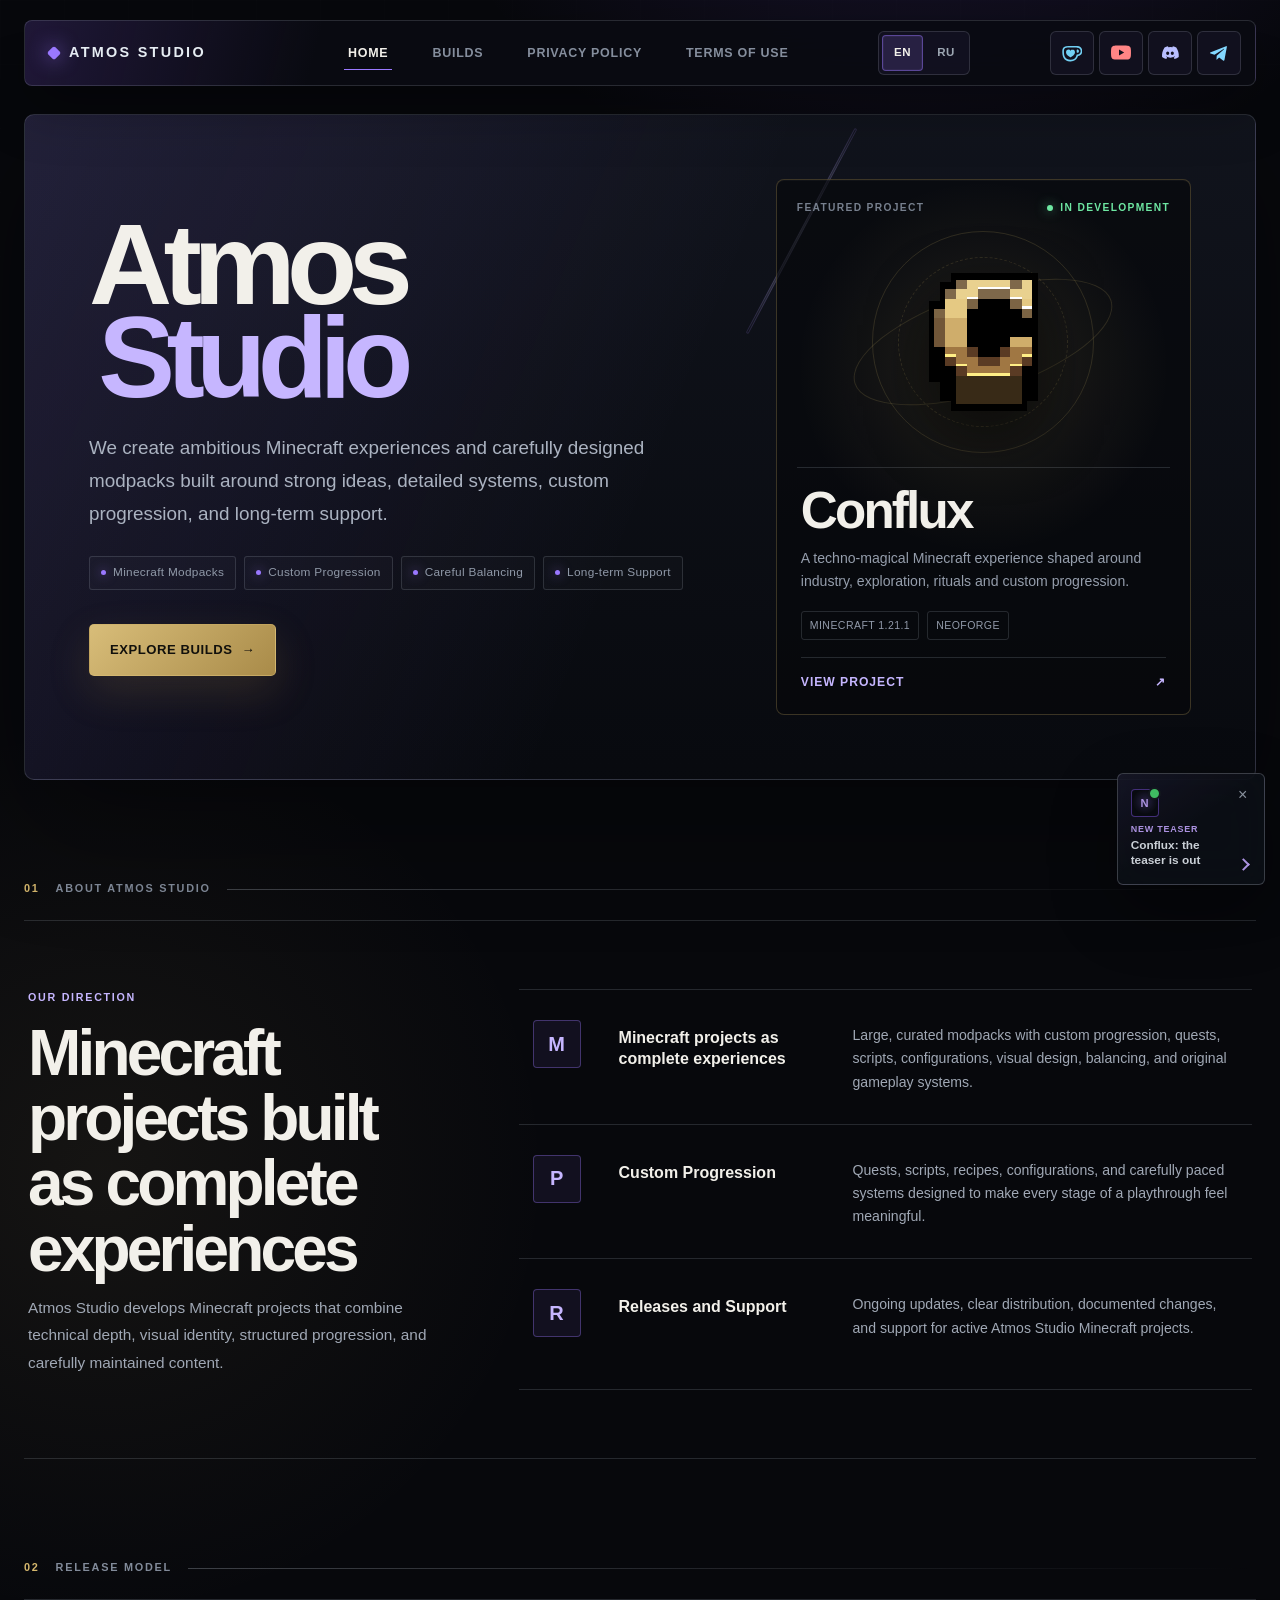
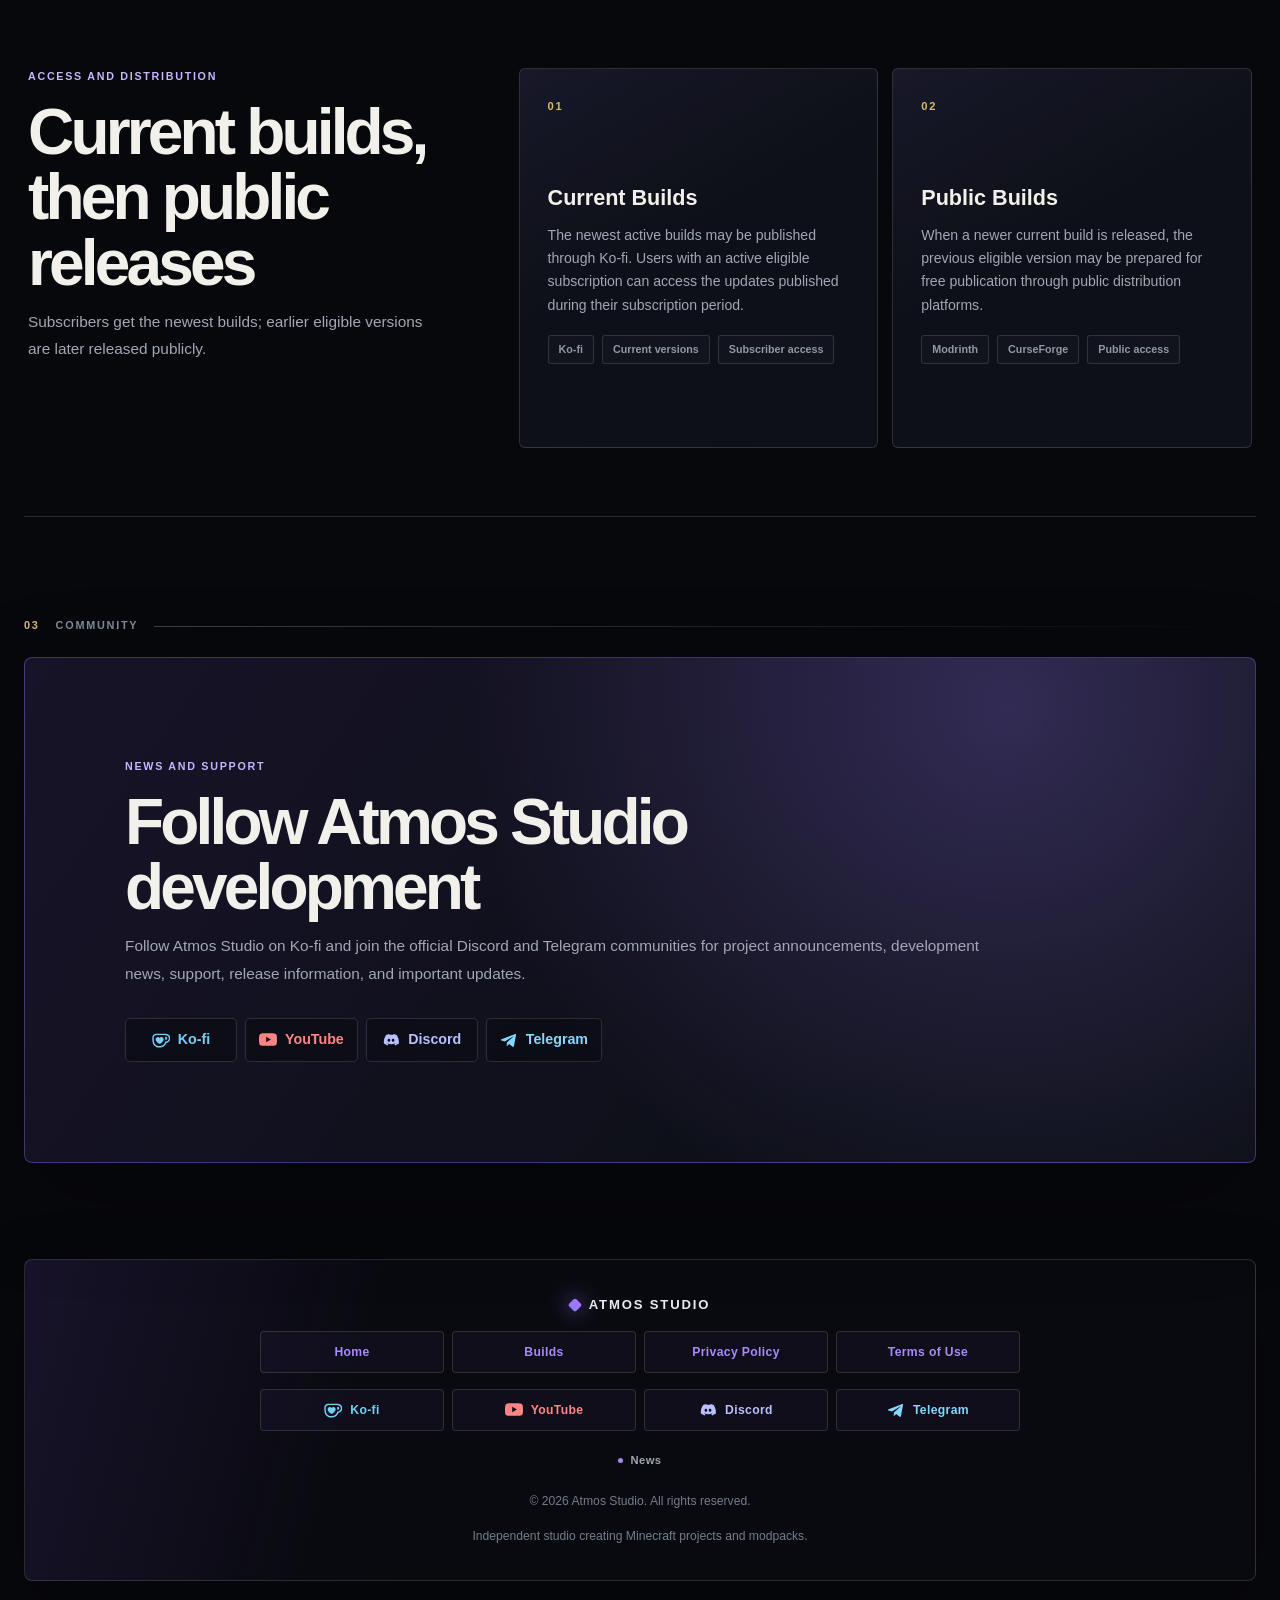
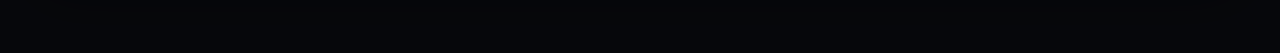
==== commit edaa58d3: "Remove the Conflux card index and tighten spacing (index.html)" ====
--- a/index.html
+++ b/index.html
@@ -1188,7 +1188,7 @@
     <link rel="stylesheet" href="./news-widget.css?v=20260818-3">
     <script src="./news-widget.js?v=20260818-3"></script>
     <link rel="stylesheet" href="./shared-ui.css">
-    <link rel="stylesheet" href="./atmos-theme.css?v=20260814-2">
+    <link rel="stylesheet" href="./atmos-theme.css?v=20260824-1">
 </head>
 
 <body class="atmos-redesign home-page">
@@ -1369,7 +1369,7 @@
                     </div>
 
                     <div class="hero-project-copy">
-                        <p class="hero-project-index">ATMOS / 001</p>
+                        
                         <h2>Conflux</h2>
                         <p>
                             A techno-magical Minecraft experience shaped around
@@ -1678,7 +1678,7 @@
                     </div>
 
                     <div class="hero-project-copy">
-                        <p class="hero-project-index">ATMOS / 001</p>
+                        
                         <h2>Conflux</h2>
                         <p>
                             Техно-магическая Minecraft-сборка о промышленности,
--- a/atmos-theme.css
+++ b/atmos-theme.css
@@ -476,16 +476,8 @@
 }
 
 .hero-project-copy {
-    padding: 20px 4px 2px;
+    padding: 14px 4px 2px;
     border-top: 1px solid var(--preview-line);
-}
-
-.hero-project-index {
-    margin: 0 0 3px;
-    color: var(--preview-gold);
-    font-size: 0.64rem;
-    font-weight: 800;
-    letter-spacing: 0.16em;
 }
 
 .hero-project-copy h2 {
@@ -494,7 +486,7 @@
     letter-spacing: -0.055em;
 }
 
-.hero-project-copy > p:not(.hero-project-index) {
+.hero-project-copy > p {
     margin: 0;
     color: #959eac;
     font-size: 0.88rem;
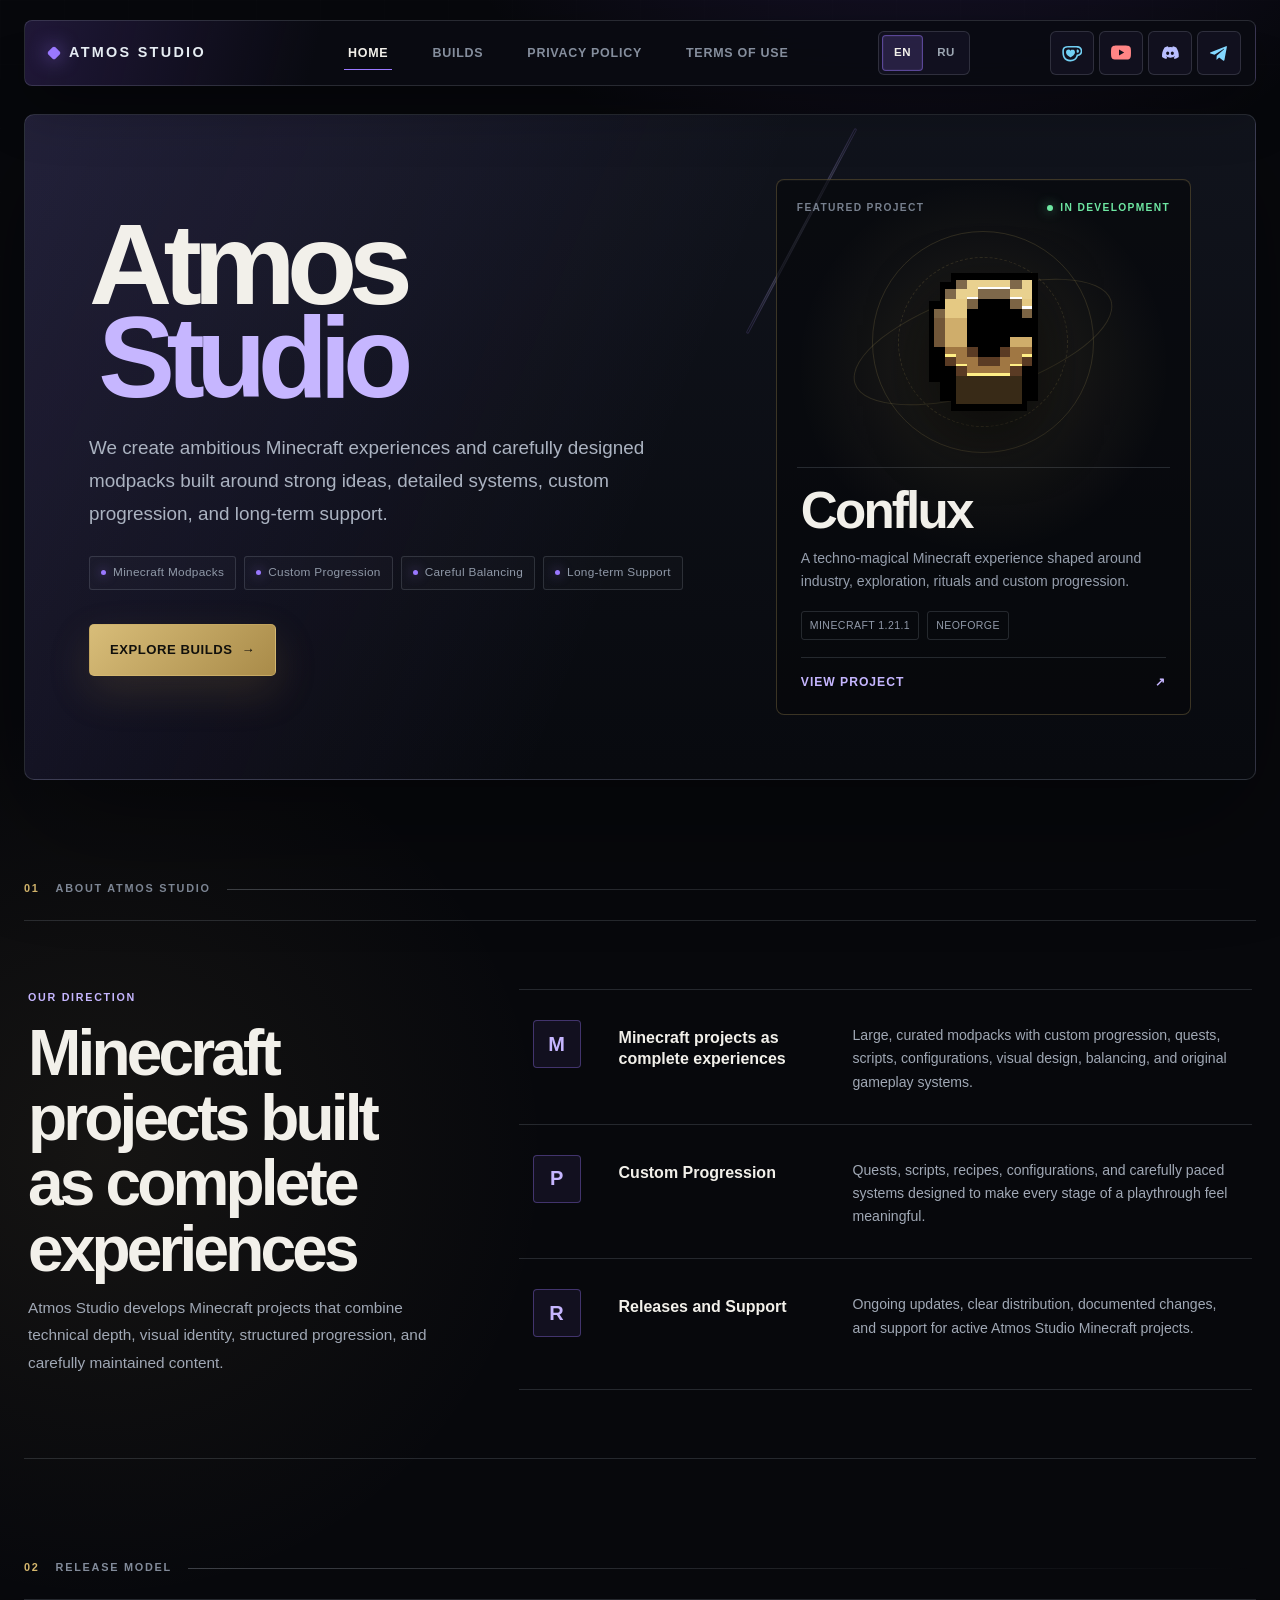
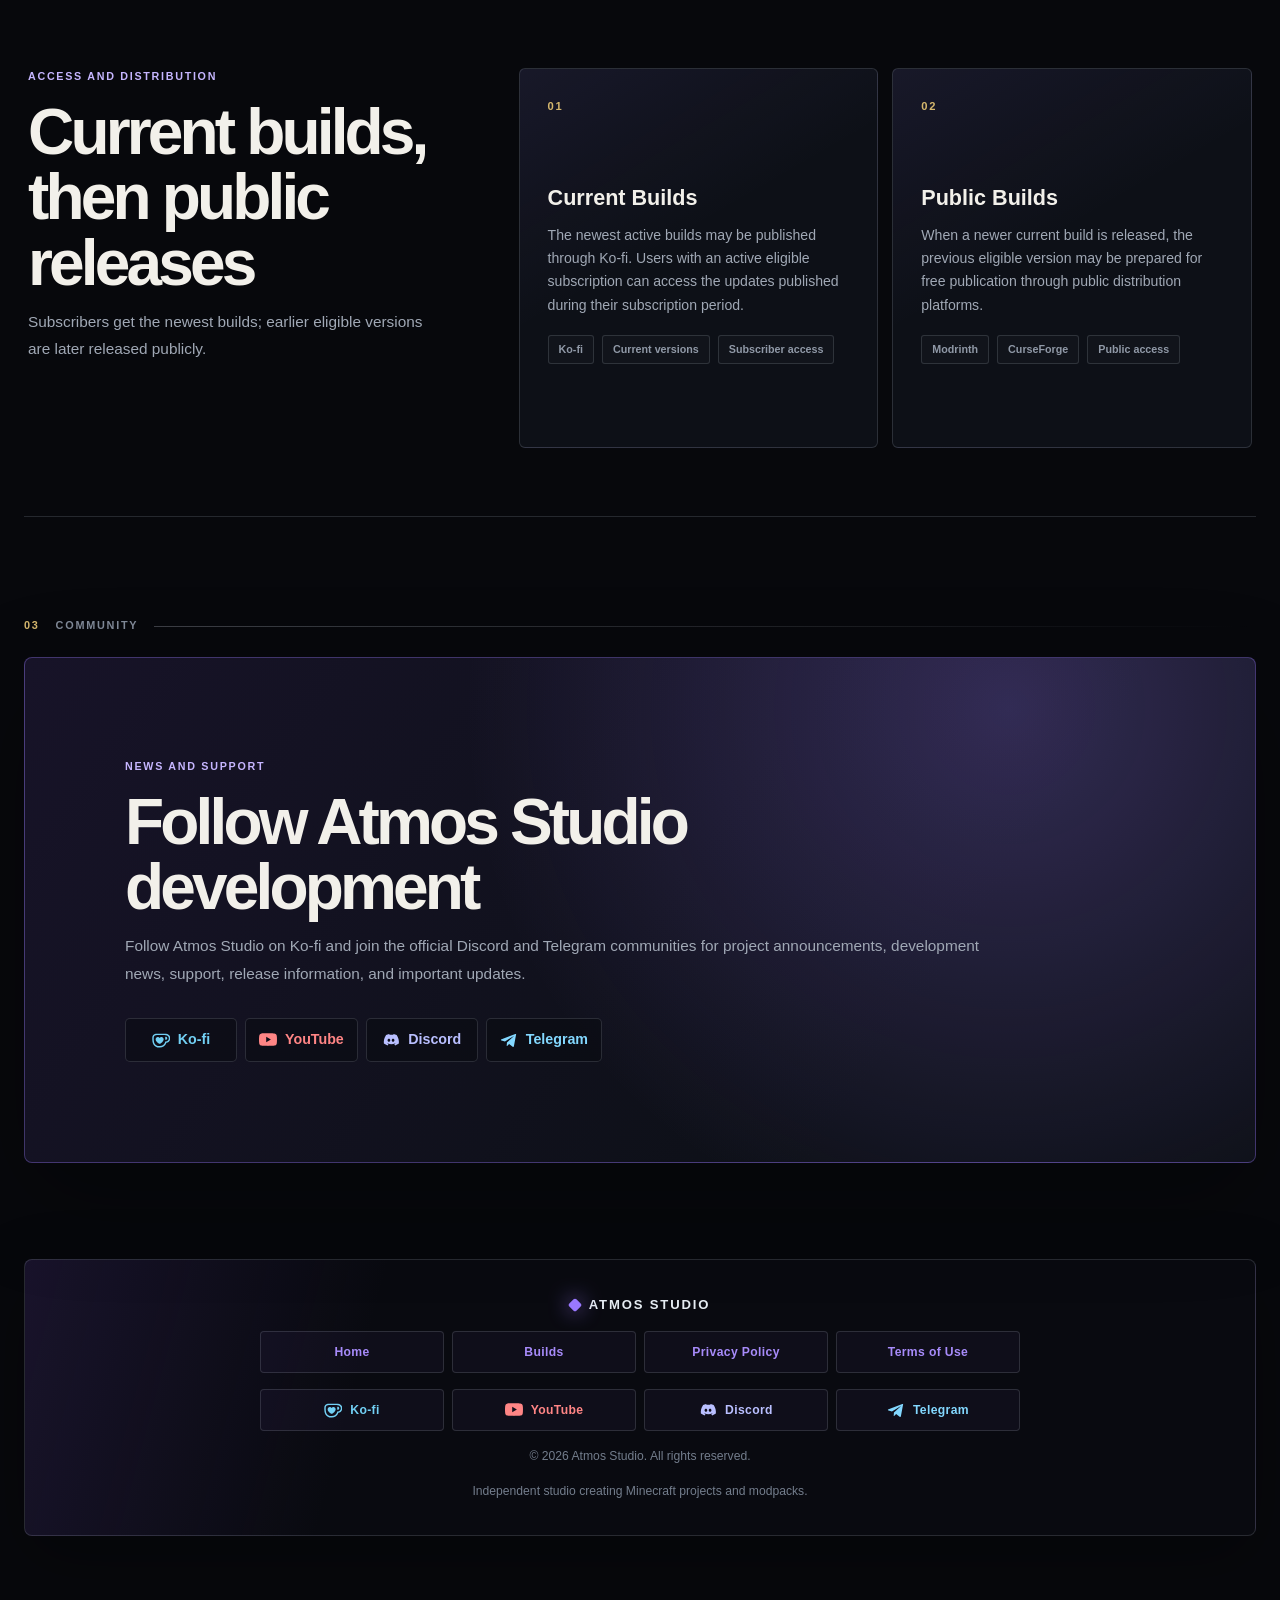
==== commit f9963f76: "Remove the news widget from index.html" ====
--- a/index.html
+++ b/index.html
@@ -1185,10 +1185,8 @@
 
     <link rel="stylesheet" href="./language-switcher.css">
     <script src="./language-switcher.js?v=20260811-3"></script>
-    <link rel="stylesheet" href="./news-widget.css?v=20260818-3">
-    <script src="./news-widget.js?v=20260818-3"></script>
     <link rel="stylesheet" href="./shared-ui.css">
-    <link rel="stylesheet" href="./atmos-theme.css?v=20260824-1">
+    <link rel="stylesheet" href="./atmos-theme.css?v=20260824-2">
 </head>
 
 <body class="atmos-redesign home-page">
--- a/atmos-theme.css
+++ b/atmos-theme.css
@@ -815,6 +815,7 @@
 }
 
 .build-banner {
+    grid-template-columns: auto minmax(0, 1fr) minmax(320px, 0.78fr);
     min-height: 300px;
     padding: clamp(30px, 4vw, 52px);
     gap: clamp(26px, 4vw, 52px);
@@ -828,6 +829,27 @@
 .build-banner::after {
     content: none;
     display: none;
+}
+
+.build-trailer {
+    position: relative;
+    z-index: 2;
+    justify-self: end;
+    width: 100%;
+    max-width: 460px;
+    aspect-ratio: 16 / 9;
+    overflow: hidden;
+    border: 1px solid rgba(213, 183, 109, 0.34);
+    border-radius: 6px;
+    background: #050608;
+    box-shadow: 0 22px 58px rgba(0, 0, 0, 0.4);
+}
+
+.build-trailer iframe {
+    display: block;
+    width: 100%;
+    height: 100%;
+    border: 0;
 }
 
 .build-icon-frame {
@@ -1269,46 +1291,12 @@
 
 /* Shared interactive elements */
 
-.news-toast,
-.news-panel {
-    border-color: var(--preview-line-strong);
-    border-radius: 6px;
-    background:
-        linear-gradient(145deg, rgba(154, 120, 255, 0.08), transparent 48%),
-        rgba(13, 16, 23, 0.97);
-    box-shadow: 0 24px 70px rgba(0, 0, 0, 0.46);
-}
-
-.news-toast:hover,
-.news-toast:focus-visible {
-    border-color: rgba(154, 120, 255, 0.46);
-    background:
-        linear-gradient(145deg, rgba(154, 120, 255, 0.13), transparent 52%),
-        rgba(13, 16, 23, 0.98);
-}
-
-.news-toast-icon,
-.news-panel-visual {
-    border-radius: 4px;
-    background:
-        radial-gradient(circle at 50% 45%, rgba(154, 120, 255, 0.23), transparent 64%),
-        #0a0c12;
-}
-
-.news-panel-label,
-.news-toast-copy .news-panel-label {
-    color: var(--preview-gold);
-    letter-spacing: 0.12em;
-}
-
-.news-close,
 .release-notice-close,
 .mods-dialog-close {
     border-radius: 4px;
     background: rgba(255, 255, 255, 0.025);
 }
 
-.news-action,
 .release-notice-confirm,
 .mods-dialog-confirm {
     min-height: 46px;
@@ -1321,7 +1309,6 @@
     text-transform: uppercase;
 }
 
-.news-action:hover,
 .release-notice-confirm:hover,
 .mods-dialog-confirm:hover {
     border-color: rgba(154, 120, 255, 0.72);
@@ -1358,15 +1345,13 @@
 }
 
 .release-notice-title,
-.mods-dialog-title,
-.news-panel-title {
+.mods-dialog-title {
     color: var(--preview-text);
     letter-spacing: -0.035em;
 }
 
 .release-notice-description,
-.mods-dialog-description,
-.news-panel-description {
+.mods-dialog-description {
     color: var(--preview-muted);
 }
 
@@ -1428,6 +1413,17 @@
 
     .hero {
         grid-template-columns: 1fr;
+    }
+
+    .build-banner {
+        grid-template-columns: auto minmax(0, 1fr);
+    }
+
+    .build-trailer {
+        grid-column: 1 / -1;
+        justify-self: stretch;
+        max-width: 760px;
+        margin-top: 8px;
     }
 
     .hero::after {
@@ -1656,3 +1652,4 @@
         transition: none;
     }
 }
+
